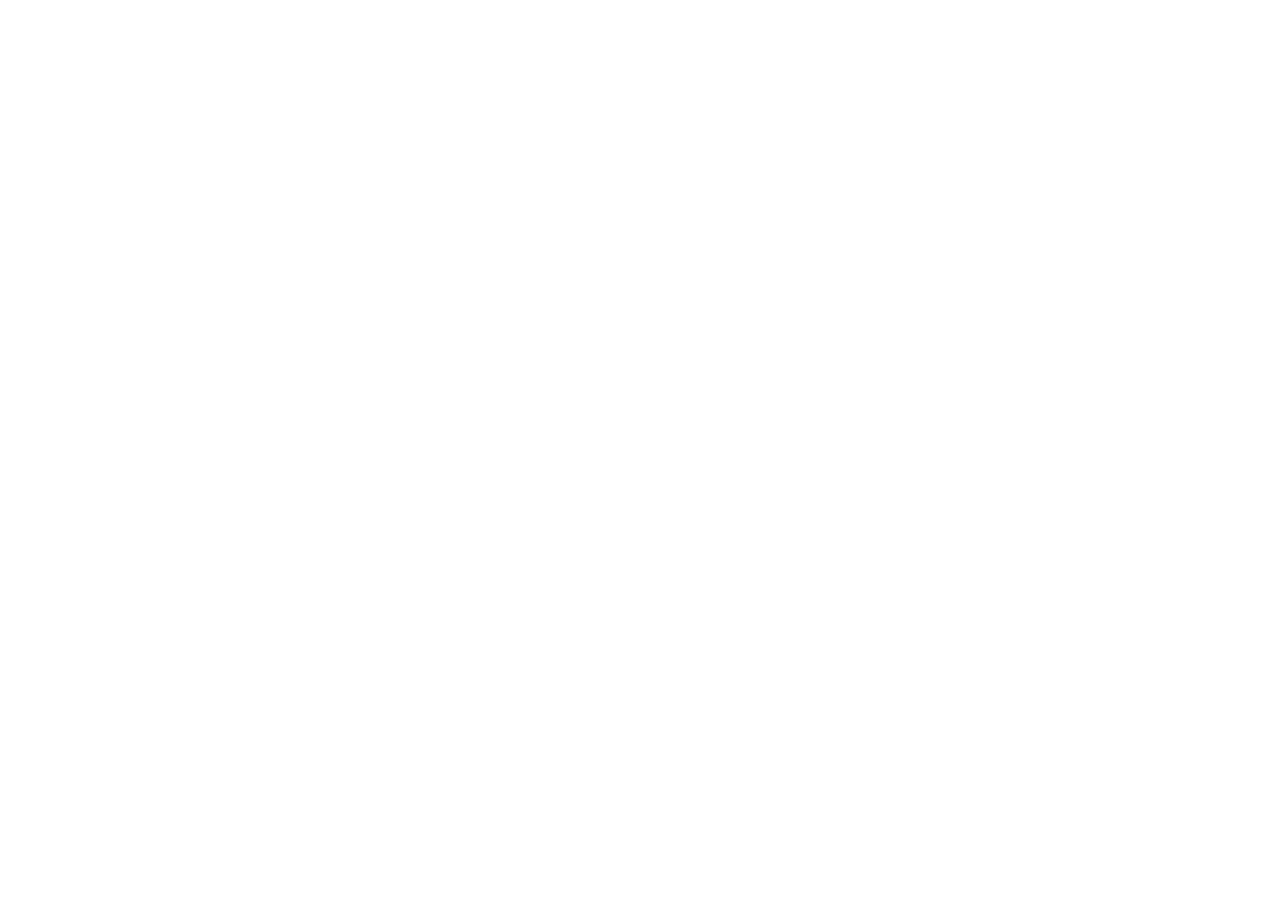
==== index.html @ a91dda07 "Responsive Portfolio" ====
<!DOCTYPE html>
    <html lang="pt-br">
    <head>
        <meta charset="UTF-8">
        <meta name="viewport" content="width=device-width, initial-scale=1.0">

        <link rel="stylesheet" href="assets/css/styles.css">
        <link rel="stylesheet" href="assets/css/swiper-bundle.min.css">

        <title>Filipe Nogueira da Silva</title>
    </head>
    <body>
        <header class="header" id="header">
            
        </header>
        <main class="main">
            <section class="home section" id="home">
                
            </section>

            <section class="about section" id="about">

        
            </section>

            <section class="skills section" id="skills">


            </section>

            <section class="qualification section">


            </section>

            <section class="services section" id="services">
                

            </section>

            <section class="portfolio section" id="portfolio">
                

            </section>

            <section class="project section">


            </section>


            <section class="contact section" id="contact">


            </section>
        </main>

        <footer class="footer">

            
        </footer>

        
        <script src="assets/js/swiper-bundle.min.js"></script>
        <script src="assets/js/main.js"></script>
    </body>
</html>
---- assets/css/styles.css ----
/*==================== GOOGLE FONTS =====================*/
@import url('https://fonts.googleapis.com/css?family=Poppins:200,300,400,500,600,700,800,900&display=swap');
/*==================== VARIABLES CSS =====================*/
:root {
    --header-height: ;

/*==================== Colors ============================*/
    --hue-color: ; 

    --first-color: ;
    --first-color-second: ;
    --first-color-alt: ;
    --first-color-lighter: ;
    --title-color: ;
    --text-color: ;
    --text-color-light: ;
    --input-color: ;
    --body-color: ;
    --container-color: ;

/*==================== Font and typography ================*/
    --body-font: ;

    --big-font-size: ;
    --h1-font-size: ;
    --h2-font-size: ;
    --h3-font-size: ;
    --normal-font-size: ;
    --small-font-size: ;
    --smaller-font-size: ;
    
/*==================== Font weight ========================*/
    --font-medium: ;
    --font-semi-bold: ;

/*==================== Margenes Bottom ====================*/
    
    --mb-0-25: ;
    --mb-0-5: ;
    --mb-0-75: ;
    --mb-1: ;
    --mb-1-5: ;
    --mb-2: ;
    --mb-2-5: ;
    --mb-3: ;

/*====================z index =============================*/
    --z-tooltip: ;
    --z-fixed: ;
    --z-modal: ;
}

@media screen and (min-width: 968px) {
    :root {
        --big-font-size: ;
        --h1-font-size: ;
        --h2-font-size: ;
        --h3-font-size: ;
        --normal-font-size: ;
        --small-font-size: ;
        --smaller-font-size: ;
    }
}

/*==================== Variables Dark theme ===============*/


/*==================== Button Dark/Light ==================*/


/*==================== BASE ===============================*/


/*==================== REUSABLE CSS CLASSES ===============*/


/*==================== LAYOUT =============================*/


/*==================== NAV ================================*/


/* show menu */


/* Active link */


/* Change background header */


/*==================== HOME ===============================*/


/*==================== BUTTONS ============================*/


/*==================== ABOUT ==============================*/


/*==================== SKILLS =============================*/


/*==================== QUALIFICATION ======================*/


/*==================== SERVICES ===========================*/


/* Active Modal */


/*==================== PORTFOLIO ==========================*/

/*==================== PROJECT IN MIND ====================*/

/*==================== CONTACT ME =========================*/

/*==================== FOOTER =============================*/

/*==================== SCROLL UP ==========================*/

/*==================== SCROLL BAR =========================*/

/*==================== MEDIA QUERIES ======================*/
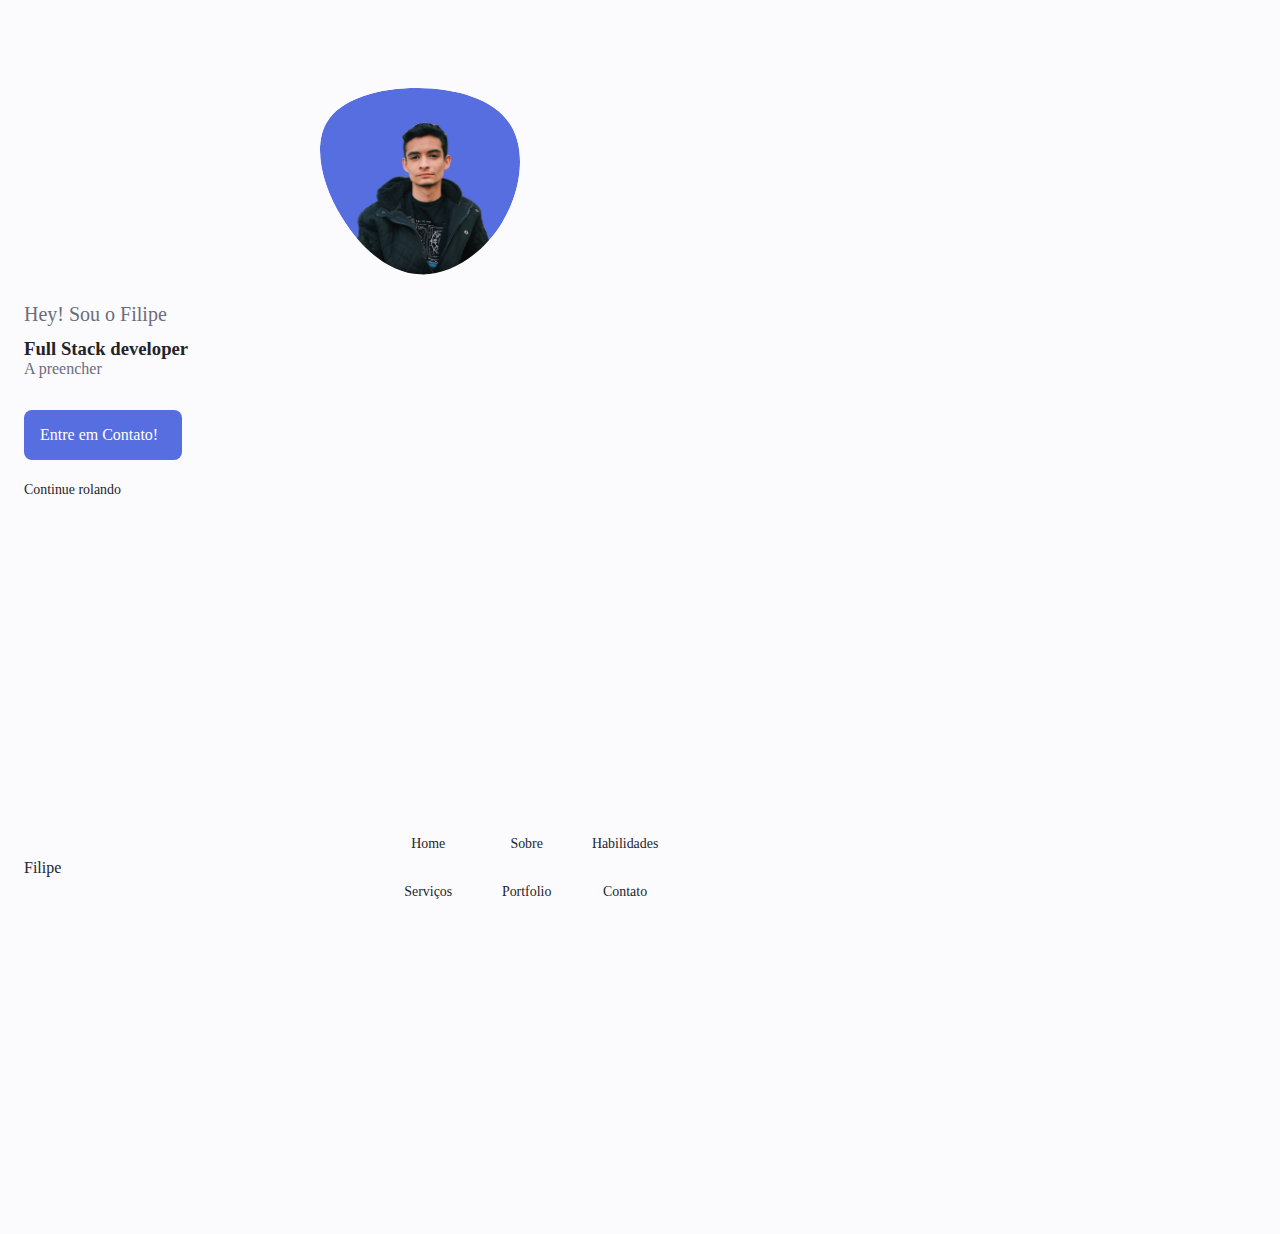
==== commit c24d4902: "alterando tudo" ====
--- a/index.html
+++ b/index.html
@@ -1,67 +1,163 @@
 <!DOCTYPE html>
-    <html lang="pt-br">
-    <head>
-        <meta charset="UTF-8">
-        <meta name="viewport" content="width=device-width, initial-scale=1.0">
+<html lang="pt-br">
 
-        <link rel="stylesheet" href="assets/css/styles.css">
-        <link rel="stylesheet" href="assets/css/swiper-bundle.min.css">
+<head>
+    <meta charset="UTF-8">
+    <meta name="viewport" content="width=device-width, initial-scale=1.0">
 
-        <title>Filipe Nogueira da Silva</title>
-    </head>
-    <body>
-        <header class="header" id="header">
-            
-        </header>
-        <main class="main">
-            <section class="home section" id="home">
-                
-            </section>
+    <link rel="stylesheet" href="assets/css/styles.css">
+    <link rel="stylesheet" href="assets/css/swiper-bundle.min.css">
 
-            <section class="about section" id="about">
+    <link rel="stylesheet" href="https://unicons.iconscout.com/release/v4.0.0/css/line.css">
 
-        
-            </section>
+    <title>Filipe Nogueira da Silva</title>
+</head>
 
-            <section class="skills section" id="skills">
+<body>
+    <header class="header" id="header">
+        <nav class="nav container">
+            <a href="#" class="navLogo">Filipe</a>
+
+            <div class="navMenu" id="nav-Menu">
+                <ul class="navList grid">
+                    <li class="navItem">
+                        <a href="#home" class="navLink">
+                            <i class="uil uil-estate navIcon"></i> Home
+                        </a>
+                    </li>
+                    <li class="navItem">
+                        <a href="#sobre" class="navLink">
+                            <i class="uil uil-user navIcon"></i> Sobre
+                        </a>
+                    </li>
+                    <li class="navItem">
+                        <a href="#habilidades" class="navLink">
+                            <i class="uil uil-file-plus-alt navIcon"></i> Habilidades
+                        </a>
+                    </li>
+                    <li class="navItem">
+                        <a href="#servicos" class="navLink">
+                            <i class="uil uil-briefcase-alt navIcon"></i> Serviços
+                        </a>
+                    </li>
+                    <li class="navItem">
+                        <a href="#portfolio" class="navLink">
+                            <i class="uil uil-mountains-sun navIcon"></i> Portfolio
+                        </a>
+                    </li>
+                    <li class="navItem">
+                        <a href="#contato" class="navLink">
+                            <i class="uil uil-message navIcon"></i> Contato
+                        </a>
+                    </li>
+                </ul>
+                <i class="uil uil-times navClose" id="nav-Close"></i>
+            </div>
+            <div class="navBtns">
+                <div class="navToggle" id="nav-Toggle">
+                    <i class="uil uil-bars"></i>
+                </div>
+            </div>
+        </nav>
+    </header>
+    <main class="main">
+        <section class="home section" id="home">
+            <div class="homeContainer container grid">
+                <div class="homeContent grid">
+                    <div class="homeSocial">
+                        <a href="https://www.linkedin.com/in/filipe-nogueira07/" target="_blank" class="homeSocialIcon">
+                            <i class="uil uil-linkedin-alt"></i>
+                        </a>
+                        <a href="https://github.com/Filipendsa" target="_blank" class="homeSocialIcon">
+                            <i class="uil uil-github-alt"></i>
+                        </a>
+                        <a href="https://dribbble.com/Filipendsa" target="_blank" class="homeSocialIcon">
+                            <i class="uil uil-dribbble"></i>
+                        </a>
+                    </div>
+                    <div class="homeImg">
+                        <svg class="homeSVG" viewBox="0 0 200 187" xmlns="http://www.w3.org/2000/svg" xmlns:xlink="http://www.w3.org/1999/xlink">
+                            <mask id="mask0" mask-type="alpha">
+                                <path d="M190.312 36.4879C206.582 62.1187 201.309 102.826 182.328 134.186C163.346 165.547 
+                                130.807 187.559 100.226 186.353C69.6454 185.297 41.0228 161.023 21.7403 129.362C2.45775 
+                                97.8511 -7.48481 59.1033 6.67581 34.5279C20.9871 10.1032 59.7028 -0.149132 97.9666 
+                                0.00163737C136.23 0.303176 174.193 10.857 190.312 36.4879Z"/>
+                            </mask>
+                            <g mask="url(#mask0)">
+                                <path d="M190.312 36.4879C206.582 62.1187 201.309 102.826 182.328 134.186C163.346 
+                                165.547 130.807 187.559 100.226 186.353C69.6454 185.297 41.0228 161.023 21.7403 
+                                129.362C2.45775 97.8511 -7.48481 59.1033 6.67581 34.5279C20.9871 10.1032 59.7028 
+                                -0.149132 97.9666 0.00163737C136.23 0.303176 174.193 10.857 190.312 36.4879Z"/>
+                                <image class="homeSvgImg" x='12' y='18' href="assets/img/Perfil.png"/>
+                            </g>
+                        </svg>
+                    </div>
+                    <div class="homeData">
+                        <h1 class="homeTitle">Hey! Sou o Filipe</h1>
+                        <h3 class="homeSubtitle">Full Stack developer</h3>
+                        <p class="homeDescricao">
+                            A preencher
+                        </p>
+                        <a href="#contato" class="button btnFlex">
+                            Entre em Contato!<i class="uil uil-message btnIcon"></i>
+                        </a>
+                    </div>
+                </div>
+                <div class="homeScroll">
+                    <a href="#sobre" class="homeScrollBtn btnFlex">
+                        <i class="uil uil-mouse-alt homeScrollMouse"></i>
+                        <span class="homeScrollName">Continue rolando</span>
+                        <i class="uil uil-angle-down homeScrollArrow"></i>
+                    </a>
+                </div>
+            </div>
+        </section>
+
+        <section class="about section" id="about">
 
 
-            </section>
+        </section>
 
-            <section class="qualification section">
+        <section class="skills section" id="skills">
 
 
-            </section>
+        </section>
 
-            <section class="services section" id="services">
-                
-
-            </section>
-
-            <section class="portfolio section" id="portfolio">
-                
-
-            </section>
-
-            <section class="project section">
+        <section class="qualification section">
 
 
-            </section>
+        </section>
+
+        <section class="services section" id="services">
 
 
-            <section class="contact section" id="contact">
+        </section>
+
+        <section class="portfolio section" id="portfolio">
 
 
-            </section>
-        </main>
+        </section>
 
-        <footer class="footer">
+        <section class="project section">
 
-            
-        </footer>
 
-        
-        <script src="assets/js/swiper-bundle.min.js"></script>
-        <script src="assets/js/main.js"></script>
-    </body>
+        </section>
+
+
+        <section class="contact section" id="contact">
+
+
+        </section>
+    </main>
+
+    <footer class="footer">
+
+
+    </footer>
+
+
+    <script src="assets/js/swiper-bundle.min.js"></script>
+    <script src="assets/js/main.js"></script>
+</body>
+
 </html>--- a/assets/css/styles.css
+++ b/assets/css/styles.css
@@ -1,115 +1,344 @@
 /*==================== GOOGLE FONTS =====================*/
 @import url('https://fonts.googleapis.com/css?family=Poppins:200,300,400,500,600,700,800,900&display=swap');
+
 /*==================== VARIABLES CSS =====================*/
 :root {
     --header-height: ;
 
-/*==================== Colors ============================*/
-    --hue-color: ; 
-
-    --first-color: ;
-    --first-color-second: ;
-    --first-color-alt: ;
-    --first-color-lighter: ;
-    --title-color: ;
-    --text-color: ;
-    --text-color-light: ;
-    --input-color: ;
-    --body-color: ;
-    --container-color: ;
-
-/*==================== Font and typography ================*/
-    --body-font: ;
-
-    --big-font-size: ;
-    --h1-font-size: ;
-    --h2-font-size: ;
-    --h3-font-size: ;
-    --normal-font-size: ;
-    --small-font-size: ;
-    --smaller-font-size: ;
-    
-/*==================== Font weight ========================*/
-    --font-medium: ;
-    --font-semi-bold: ;
-
-/*==================== Margenes Bottom ====================*/
-    
-    --mb-0-25: ;
-    --mb-0-5: ;
-    --mb-0-75: ;
-    --mb-1: ;
-    --mb-1-5: ;
-    --mb-2: ;
-    --mb-2-5: ;
-    --mb-3: ;
-
-/*====================z index =============================*/
-    --z-tooltip: ;
-    --z-fixed: ;
-    --z-modal: ;
+    /*==================== Colors ============================*/
+    --hue-color: 230;
+
+    --first-color: hsl(var(--hue-color), 69%, 61%);
+    --first-color-second: hsl(var(--hue-color), 69%, 61%);
+    --first-color-alt: hsl(var(--hue-color), 57%, 53%);
+    --first-color-lighter: hsl(var(--hue-color), 92%, 85%);
+    --title-color: hsl(var(--hue-color), 8%, 15%);
+    --text-color: hsl(var(--hue-color), 8%, 45%);
+    --text-color-light: hsl(var(--hue-color), 8%, 65%);
+    --input-color: hsl(var(--hue-color), 70%, 96%);
+    --body-color: hsl(var(--hue-color), 60%, 99%);
+    --container-color: #fff;
+
+    /*==================== Font and typography ================*/
+    --body-font: 'Poppins', sans-serif;
+
+    --big-font-size: 2rem;
+    --h1-font-size: 1.5rem;
+    --h2-font-size: 1.25rem;
+    --h3-font-size: 1.12;
+    --normal-font-size: .93rem;
+    --small-font-size: .81rem;
+    --smaller-font-size: .75rem;
+
+    /*==================== Font weight ========================*/
+    --font-medium: 500;
+    --font-semi-bold: 600;
+
+    /*==================== Margenes Bottom ====================*/
+
+    --mb-0-25: .25rem;
+    --mb-0-5: .5rem;
+    --mb-0-75: .75rem;
+    --mb-1: 1rem;
+    --mb-1-5: 1.5rem;
+    --mb-2: 2rem;
+    --mb-2-5: 2.5rem;
+    --mb-3: 3rem;
+
+    /*====================z index =============================*/
+    --z-tooltip: 10;
+    --z-fixed: 100;
+    --z-modal: 1000;
 }
 
 @media screen and (min-width: 968px) {
     :root {
-        --big-font-size: ;
-        --h1-font-size: ;
-        --h2-font-size: ;
-        --h3-font-size: ;
-        --normal-font-size: ;
-        --small-font-size: ;
-        --smaller-font-size: ;
+        --big-font-size: 3rem;
+        --h1-font-size: 2.25rem;
+        --h2-font-size: 1.5rem;
+        --h3-font-size: 1.25rem;
+        --normal-font-size: 1rem;
+        --small-font-size: .87rem;
+        --smaller-font-size: .81rem;
     }
 }
 
+/*==================== BASE ===============================*/
+* {
+    box-sizing: border-box;
+    padding: 0;
+    margin: 0;
+}
+
+html {
+    scroll-behavior: smooth;
+}
+
+body {
+    margin: 0 0 var(--header-height) 0;
+    font-family: var(--body-color);
+    font-size: var(--normal-font-size);
+    background-color: var(--body-color);
+    color: var(--text-color);
+}
+
+h1,
+h2,
+h3,
+h4 {
+    color: var(--title-color);
+    font-weight: var(--font-semi-bold);
+}
+
+ul {
+    list-style: none;
+}
+
+a {
+    text-decoration: none;
+}
+
+img {
+    max-width: 100%;
+    height: auto;
+}
+
 /*==================== Variables Dark theme ===============*/
 
-
 /*==================== Button Dark/Light ==================*/
 
-
-/*==================== BASE ===============================*/
-
-
 /*==================== REUSABLE CSS CLASSES ===============*/
-
+.section {
+    padding: 2rem 0 4rem;
+}
+
+.sectionTitle {
+    font-size: var(--h1-font-size);
+}
+
+.sectionSubTitle {
+    display: block;
+    font-size: var(--small-font-size);
+    margin-bottom: var(--mb-3);
+}
+
+.sectionTitle,
+.sectionSubTitle {
+    text-align: center;
+}
 
 /*==================== LAYOUT =============================*/
-
+.container {
+    max-width: 768px;
+    margin-left: var(--mb-1-5);
+    margin-right: var(--mb-1-5);
+}
+
+.grid {
+    display: grid;
+    gap: 1.5rem;
+}
+
+.header {
+    width: 100%;
+    position: fixed;
+    bottom: 0;
+    left: 0;
+    z-index: var(--z-fixed);
+    background-color: var(--body-color);
+}
 
 /*==================== NAV ================================*/
-
-
-/* show menu */
-
-
-/* Active link */
-
-
-/* Change background header */
-
+.nav {
+    max-width: 968px;
+    height: var(--header-height);
+    display: flex;
+    justify-content: space-between;
+    align-items: center;
+}
+
+.navLogo,
+.navToggle {
+    color: var(--title-color);
+    font-weight: var(--font-medium);
+}
+
+.navLogo:hover {
+    color: var(--first-color);
+}
+
+.navToggle {
+    font-size: 1.5rem;
+    cursor: pointer;
+}
+
+.navToggle:hover {
+    color: var(--first-color);
+}
+
+@media screen and (max-width: 767px) {
+    .navMenu {
+        position: fixed;
+        bottom: -100%;
+        left: 0;
+        width: 100%;
+        background-color: var(--body-color);
+        padding: 2rem 1.5rem 4rem;
+        box-shadow: 0 -1px 4px rgba(0, 0, 0, .15);
+        border-radius: 1.5rem 1.5rem 0 0;
+        transition: .3s;
+    }
+}
+
+.navList {
+    grid-template-columns: repeat(3, 1fr);
+    gap: 2rem;
+}
+
+.navLink {
+    display: flex;
+    flex-direction: column;
+    align-items: center;
+    font-size: var(--small-font-size);
+    color: var(--title-color);
+    font-weight: var(--font-medium);
+}
+
+.navLink:hover {
+    color: var(--first-color);
+}
+
+.navIcon {
+    font-size: 1.5rem;
+}
+
+.navClose {
+    position: absolute;
+    right: 1.3rem;
+    bottom: 0.5rem;
+    font-size: 1.5rem;
+    cursor: pointer;
+    color: var(--first-color);
+}
+
+.navClose:hover {
+    color: var(--first-color-alt);
+}
+
+.showMenu {
+    bottom: 0;
+}
 
 /*==================== HOME ===============================*/
-
+.homeContainer {
+    gap: 1rem;
+}
+
+.homeContent {
+    grid-template-columns: .5rf 3 rf;
+    padding-top: 3.5rem;
+    align-items: center;
+}
+
+.homeSocial {
+    display: grid;
+    grid-template-columns: max-content;
+    row-gap: 1rem;
+}
+
+.homeSocialIcon {
+    font-size: 1.25rem;
+    color: var(--first-color);
+}
+
+.homeSocialIcon:hover {
+    color: var(--first-color-alt);
+}
+
+.homeSVG {
+    width: 200px;
+    fill: var(--first-color);
+}
+
+.homeSvgImg {
+    width: 170px;
+}
+
+.homeData {
+    grid-column: 1/3;
+}
+
+.homeTitle {
+    font-size: var(--h3-font-size);
+    color: var(--text-color);
+    font-weight: var(--font-medium);
+    margin-bottom: var(--mb-0-75);
+}
+
+.homeDescricao {
+    margin-bottom: var(--mb-2);
+}
+
+.homeScroll {
+    /*display: none;*/
+}
+
+.homeScrollBtn {
+    color: var(--first-color);
+    transition: .3s;
+}
+
+.homeScrollBtn:hover{
+    transform: translateY(0.25rem);
+}
+
+.homeScrollMouse {
+    font-size: 2rem;
+}
+
+.homeScrollName {
+    font-size: var(--small-font-size);
+    color: var(--title-color);
+    font-weight: var(--font-medium);
+    margin-right: var(--mb-0-25);
+}
+
+.homeScrollArrow {
+    font-size: 1.25rem;
+}
 
 /*==================== BUTTONS ============================*/
-
-
+.button {
+    display: inline-block;
+    background-color: var(--first-color);
+    color: #fff;
+    padding: 1rem;
+    border-radius: .5rem;
+    font-weight: var(--font-medium);
+}
+
+.button:hover {
+    background-color: var(--first-color-alt);
+}
+
+.btnIcon{
+    font-size: 1.25rem;
+    margin-left: var(--mb-0-5);
+    transition: .3s;
+}
+
+.btnFlex{
+    display: inline-flex;
+    align-items: center;
+}
 /*==================== ABOUT ==============================*/
 
-
 /*==================== SKILLS =============================*/
 
-
 /*==================== QUALIFICATION ======================*/
 
-
 /*==================== SERVICES ===========================*/
 
-
-/* Active Modal */
-
-
 /*==================== PORTFOLIO ==========================*/
 
 /*==================== PROJECT IN MIND ====================*/
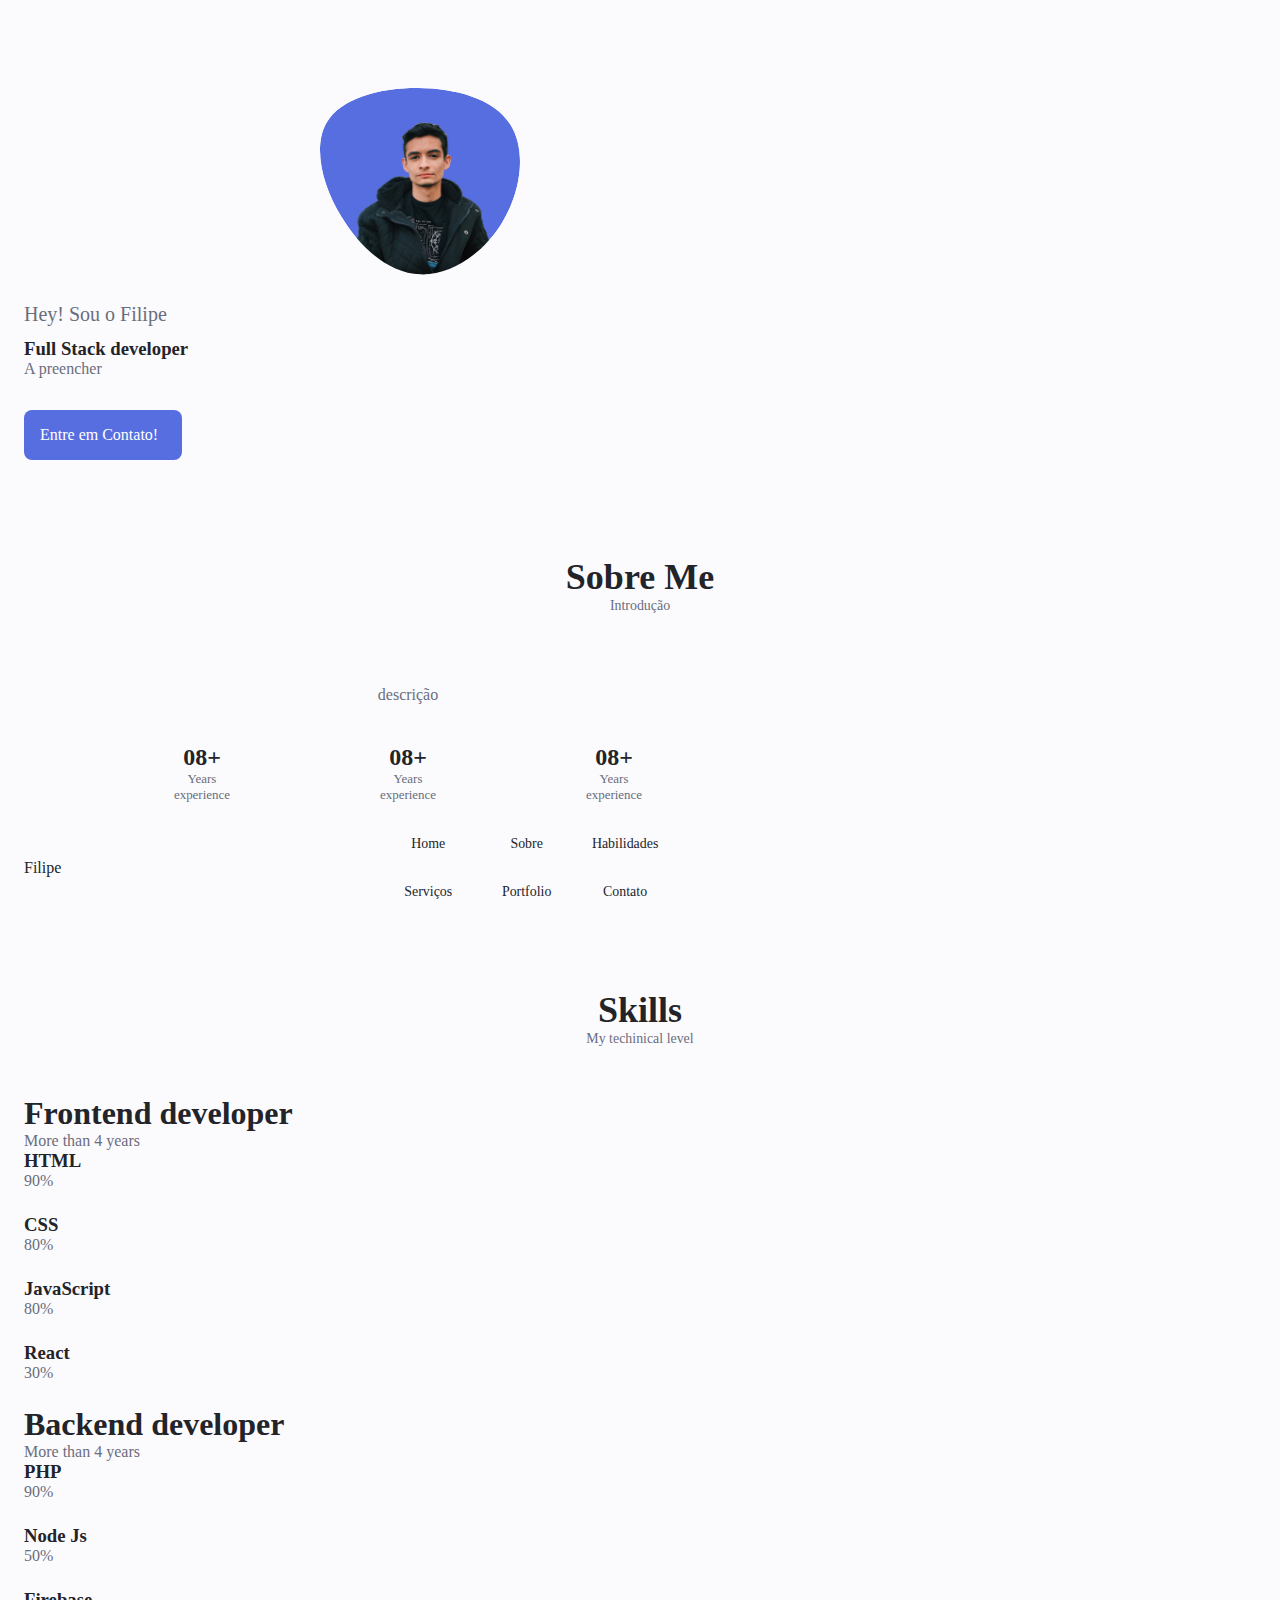
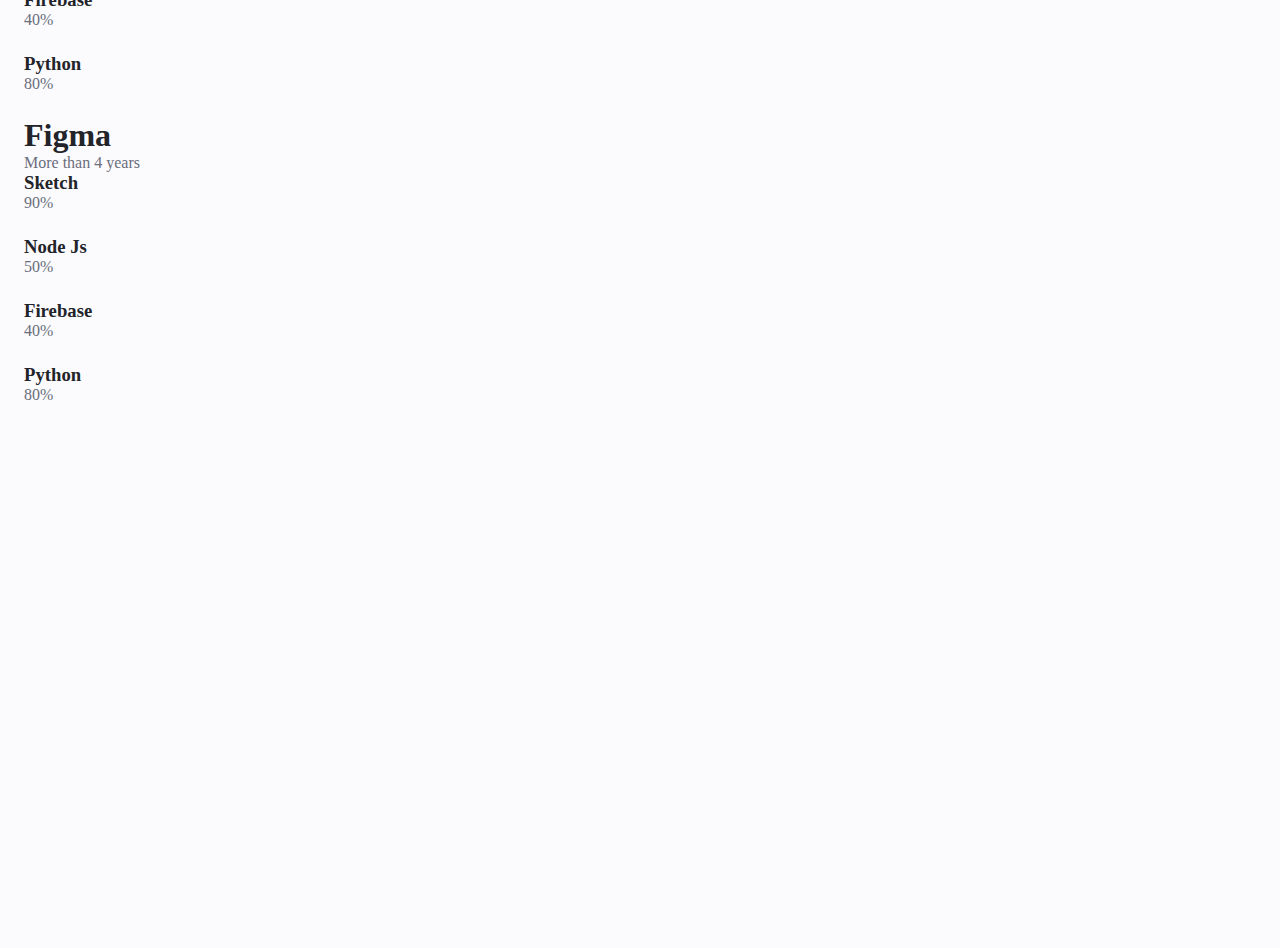
==== commit 01e8ceba: "Atualização parcial" ====
--- a/index.html
+++ b/index.html
@@ -26,17 +26,17 @@
                         </a>
                     </li>
                     <li class="navItem">
-                        <a href="#sobre" class="navLink">
+                        <a href="#about" class="navLink">
                             <i class="uil uil-user navIcon"></i> Sobre
                         </a>
                     </li>
                     <li class="navItem">
-                        <a href="#habilidades" class="navLink">
+                        <a href="#skills" class="navLink">
                             <i class="uil uil-file-plus-alt navIcon"></i> Habilidades
                         </a>
                     </li>
                     <li class="navItem">
-                        <a href="#servicos" class="navLink">
+                        <a href="#services" class="navLink">
                             <i class="uil uil-briefcase-alt navIcon"></i> Serviços
                         </a>
                     </li>
@@ -46,7 +46,7 @@
                         </a>
                     </li>
                     <li class="navItem">
-                        <a href="#contato" class="navLink">
+                        <a href="#contact" class="navLink">
                             <i class="uil uil-message navIcon"></i> Contato
                         </a>
                     </li>
@@ -76,19 +76,20 @@
                         </a>
                     </div>
                     <div class="homeImg">
-                        <svg class="homeSVG" viewBox="0 0 200 187" xmlns="http://www.w3.org/2000/svg" xmlns:xlink="http://www.w3.org/1999/xlink">
+                        <svg class="homeSVG" viewBox="0 0 200 187" xmlns="http://www.w3.org/2000/svg"
+                            xmlns:xlink="http://www.w3.org/1999/xlink">
                             <mask id="mask0" mask-type="alpha">
                                 <path d="M190.312 36.4879C206.582 62.1187 201.309 102.826 182.328 134.186C163.346 165.547 
                                 130.807 187.559 100.226 186.353C69.6454 185.297 41.0228 161.023 21.7403 129.362C2.45775 
                                 97.8511 -7.48481 59.1033 6.67581 34.5279C20.9871 10.1032 59.7028 -0.149132 97.9666 
-                                0.00163737C136.23 0.303176 174.193 10.857 190.312 36.4879Z"/>
+                                0.00163737C136.23 0.303176 174.193 10.857 190.312 36.4879Z" />
                             </mask>
                             <g mask="url(#mask0)">
                                 <path d="M190.312 36.4879C206.582 62.1187 201.309 102.826 182.328 134.186C163.346 
                                 165.547 130.807 187.559 100.226 186.353C69.6454 185.297 41.0228 161.023 21.7403 
                                 129.362C2.45775 97.8511 -7.48481 59.1033 6.67581 34.5279C20.9871 10.1032 59.7028 
-                                -0.149132 97.9666 0.00163737C136.23 0.303176 174.193 10.857 190.312 36.4879Z"/>
-                                <image class="homeSvgImg" x='12' y='18' href="assets/img/Perfil.png"/>
+                                -0.149132 97.9666 0.00163737C136.23 0.303176 174.193 10.857 190.312 36.4879Z" />
+                                <image class="homeSvgImg" x='12' y='18' href="assets/img/Perfil.png" />
                             </g>
                         </svg>
                     </div>
@@ -104,7 +105,7 @@
                     </div>
                 </div>
                 <div class="homeScroll">
-                    <a href="#sobre" class="homeScrollBtn btnFlex">
+                    <a href="#about" class="homeScrollBtn btnFlex">
                         <i class="uil uil-mouse-alt homeScrollMouse"></i>
                         <span class="homeScrollName">Continue rolando</span>
                         <i class="uil uil-angle-down homeScrollArrow"></i>
@@ -114,13 +115,194 @@
         </section>
 
         <section class="about section" id="about">
-
-
+            <h2 class="sectionTitle">Sobre Me</h2>
+            <span class="sectionSubTitle">Introdução</span>
+            <div class="aboutContainer container grid">
+                <img src="assets/img/about.jpg" alt="" class="aboutImg">
+                <div class="aboutData">
+                    <p class="aboutDescription">
+                        descrição
+                    </p>
+                    <div class="aboutInfo">
+                        <div>
+                            <span class="aboutInfoTitle">08+</span>
+                            <span class="aboutInfoName">Years <br>experience</span>
+                        </div>
+
+                        <div>
+                            <span class="aboutInfoTitle">08+</span>
+                            <span class="aboutInfoName">Years <br>experience</span>
+                        </div>
+
+                        <div>
+                            <span class="aboutInfoTitle">08+</span>
+                            <span class="aboutInfoName">Years <br>experience</span>
+                        </div>
+                    </div>
+                    <div class="aboutBtn">
+                        <a download="" href="assets/pdf/FilipeNogueira.pdf" class="button btnFlex">
+                            Download CV<i class="uil uil-download-alt btnIcon"></i>
+                        </a>
+                    </div>
+                </div>
+            </div>
         </section>
 
         <section class="skills section" id="skills">
-
-
+            <h2 class="sectionTitle">Skills</h2>
+            <span class="sectionSubTitle">My techinical level</span>
+            <div class="skillsContainer container grid">
+                <div>
+                    <div class="skillsContent">
+                        <div class="skillsHeader">
+                            <i class="uil uil-brackets-curly skillsIcon"></i>
+                            <div>
+                                <h1 class="skillsTitle">Frontend developer</h1>
+                                <span class="skillsSubtitle">More than 4 years</span>
+                            </div>
+                            <i class="uil uil-angle-down skillsArrow"></i>
+                        </div>
+                        <div class="skillsList grid">
+                            <div class="skillsData">
+                                <div class="skillsTitle">
+                                    <h3 class="skillsName">HTML</h3>
+                                    <span class="skillsNum">90%</span>
+                                </div>
+                                <div class="skillsBar">
+                                    <span class="skillsPercent skillsHTML"></span>
+                                </div>
+                            </div>
+                            <div class="skillsData">
+                                <div class="skillsTitle">
+                                    <h3 class="skillsName">CSS</h3>
+                                    <span class="skillsNum">80%</span>
+                                </div>
+                                <div class="skillsBar">
+                                    <span class="skillsPercent skillsCSS"></span>
+                                </div>
+                            </div>
+                            <div class="skillsData">
+                                <div class="skillsTitle">
+                                    <h3 class="skillsName">JavaScript</h3>
+                                    <span class="skillsNum">80%</span>
+                                </div>
+                                <div class="skillsBar">
+                                    <span class="skillsPercent skillsJS"></span>
+                                </div>
+                            </div>
+                            <div class="skillsData">
+                                <div class="skillsTitle">
+                                    <h3 class="skillsName">React</h3>
+                                    <span class="skillsNum">30%</span>
+                                </div>
+                                <div class="skillsBar">
+                                    <span class="skillsPercent skillsReact"></span>
+                                </div>
+                            </div>
+                        </div>
+                    </div>
+                </div>
+                <div>
+                    <div class="skillsContent">
+                        <div class="skillsHeader">
+                            <i class="uil uil-server-network skillsIcon"></i>
+                            <div>
+                                <h1 class="skillsTitle">Backend developer</h1>
+                                <span class="skillsSubtitle">More than 4 years</span>
+                            </div>
+                            <i class="uil uil-angle-down skillsArrow"></i>
+                        </div>
+                        <div class="skillsList grid">
+                            <div class="skillsData">
+                                <div class="skillsTitle">
+                                    <h3 class="skillsName">PHP</h3>
+                                    <span class="skillsNum">90%</span>
+                                </div>
+                                <div class="skillsBar">
+                                    <span class="skillsPercent skillsPHP"></span>
+                                </div>
+                            </div>
+                            <div class="skillsData">
+                                <div class="skillsTitle">
+                                    <h3 class="skillsName">Node Js</h3>
+                                    <span class="skillsNum">50%</span>
+                                </div>
+                                <div class="skillsBar">
+                                    <span class="skillsPercent skillsNode"></span>
+                                </div>
+                            </div>
+                            <div class="skillsData">
+                                <div class="skillsTitle">
+                                    <h3 class="skillsName">Firebase</h3>
+                                    <span class="skillsNum">40%</span>
+                                </div>
+                                <div class="skillsBar">
+                                    <span class="skillsPercent skillsFirebase"></span>
+                                </div>
+                            </div>
+                            <div class="skillsData">
+                                <div class="skillsTitle">
+                                    <h3 class="skillsName">Python</h3>
+                                    <span class="skillsNum">80%</span>
+                                </div>
+                                <div class="skillsBar">
+                                    <span class="skillsPercent skillsPython"></span>
+                                </div>
+                            </div>
+                        </div>
+                    </div>
+                </div>
+                <div>
+                    <div class="skillsContent">
+                        <div class="skillsHeader">
+                            <i class="uil uil-swatchbook skillsIcon"></i>
+                            <div>
+                                <h1 class="skillsTitle">Figma</h1>
+                                <span class="skillsSubtitle">More than 4 years</span>
+                            </div>
+                            <i class="uil uil-angle-down skillsFigma"></i>
+                        </div>
+                        <div class="skillsList grid">
+                            <div class="skillsData">
+                                <div class="skillsTitle">
+                                    <h3 class="skillsName">Sketch</h3>
+                                    <span class="skillsNum">90%</span>
+                                </div>
+                                <div class="skillsBar">
+                                    <span class="skillsPercent skillsPHP"></span>
+                                </div>
+                            </div>
+                            <div class="skillsData">
+                                <div class="skillsTitle">
+                                    <h3 class="skillsName">Node Js</h3>
+                                    <span class="skillsNum">50%</span>
+                                </div>
+                                <div class="skillsBar">
+                                    <span class="skillsPercent skillsNode"></span>
+                                </div>
+                            </div>
+                            <div class="skillsData">
+                                <div class="skillsTitle">
+                                    <h3 class="skillsName">Firebase</h3>
+                                    <span class="skillsNum">40%</span>
+                                </div>
+                                <div class="skillsBar">
+                                    <span class="skillsPercent skillsFirebase"></span>
+                                </div>
+                            </div>
+                            <div class="skillsData">
+                                <div class="skillsTitle">
+                                    <h3 class="skillsName">Python</h3>
+                                    <span class="skillsNum">80%</span>
+                                </div>
+                                <div class="skillsBar">
+                                    <span class="skillsPercent skillsPython"></span>
+                                </div>
+                            </div>
+                        </div>
+                    </div>
+                </div>
+            </div>
         </section>
 
         <section class="qualification section">
--- a/assets/css/styles.css
+++ b/assets/css/styles.css
@@ -75,6 +75,7 @@
 }
 
 body {
+    font: var(--body-font);
     margin: 0 0 var(--header-height) 0;
     font-family: var(--body-color);
     font-size: var(--normal-font-size);
@@ -280,7 +281,7 @@
 }
 
 .homeScroll {
-    /*display: none;*/
+    display: none;
 }
 
 .homeScrollBtn {
@@ -333,6 +334,44 @@
 }
 /*==================== ABOUT ==============================*/
 
+.aboutImg{
+    width: 200px;
+    border-radius: .5rem;
+    justify-content: center;
+    align-items: center;
+}
+
+.aboutDescription{
+    text-align: center;
+    margin-bottom: var(--mb-2-5);
+}
+
+.aboutInfo{
+    display: flex;
+    justify-content: space-evenly;
+    margin-bottom: var(--mb-2-5);
+}
+
+.aboutInfoTitle{
+    font-size: var(--h2-font-size);
+    font-weight: var(--font-semi-bold);
+    color: var(--title-color);
+}
+
+.aboutInfoName{
+    font-size: var(--smaller-font-size);
+}
+
+.aboutInfoTitle,
+.aboutInfoName{
+    display: block;
+    text-align: center;
+}
+
+.aboutBtn{
+    display: flex;
+    justify-content: center;
+}
 /*==================== SKILLS =============================*/
 
 /*==================== QUALIFICATION ======================*/
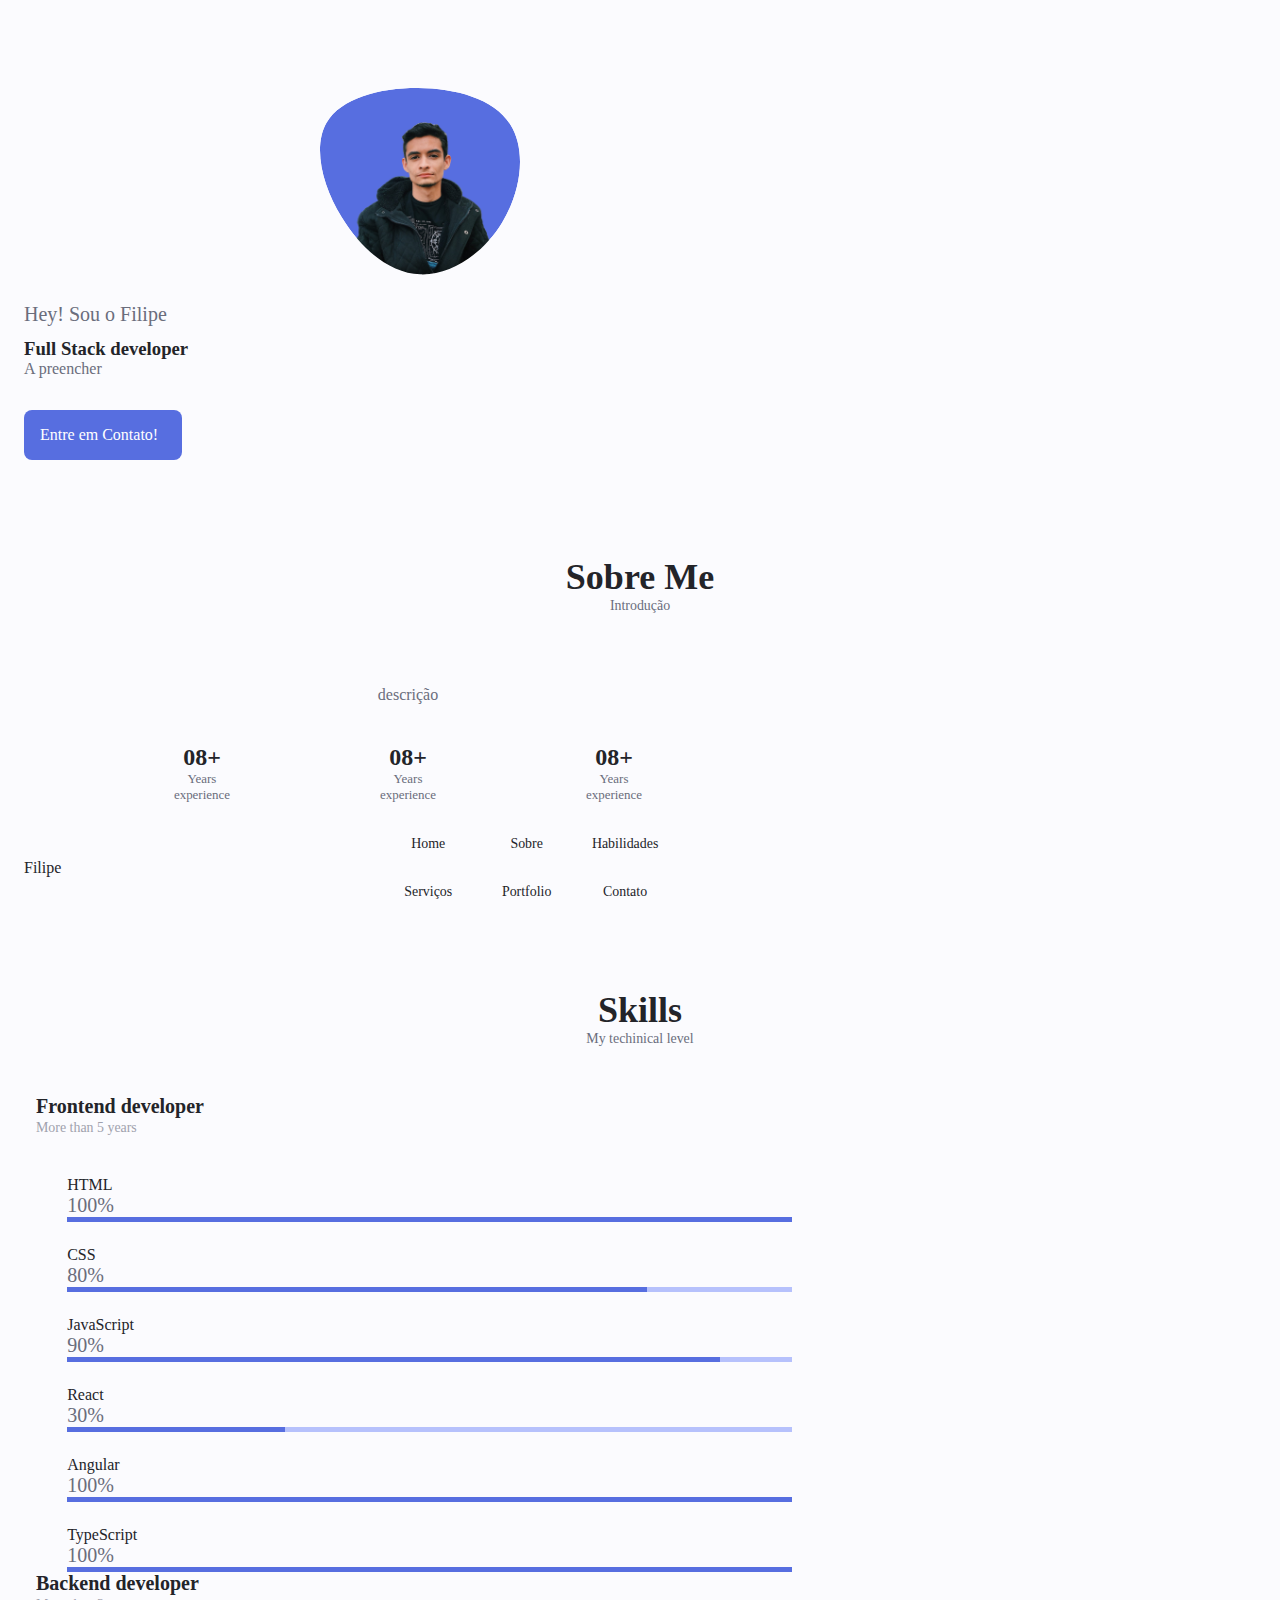
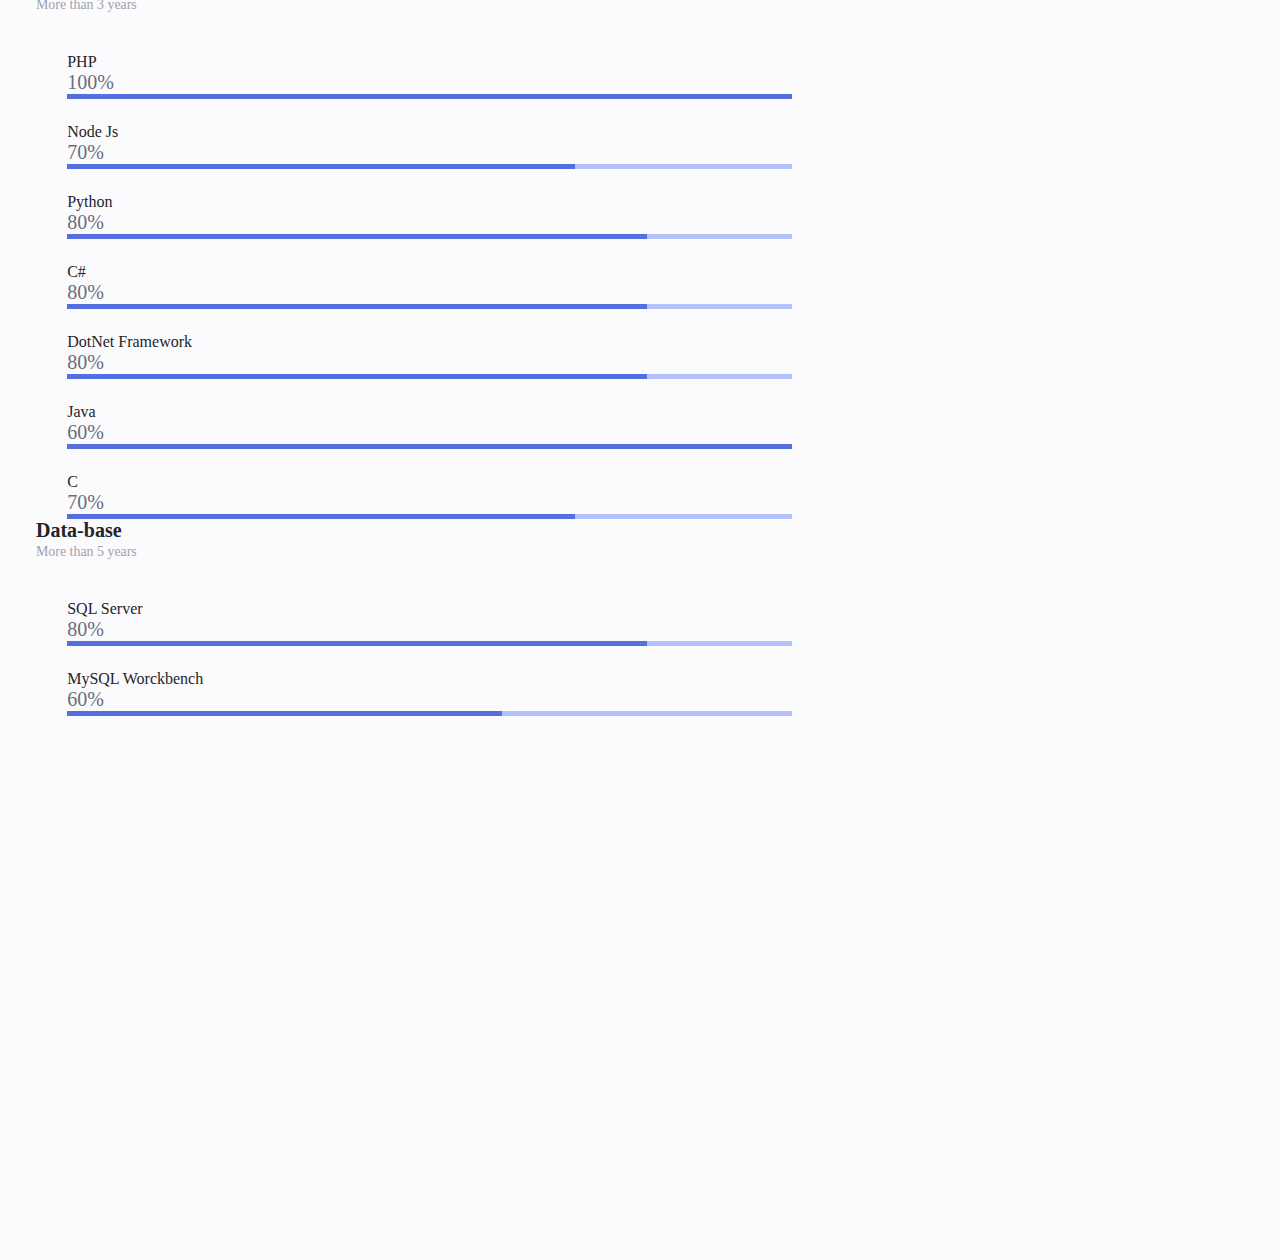
==== commit 1ac0ffc0: "Add more" ====
--- a/index.html
+++ b/index.html
@@ -158,36 +158,36 @@
                             <i class="uil uil-brackets-curly skillsIcon"></i>
                             <div>
                                 <h1 class="skillsTitle">Frontend developer</h1>
-                                <span class="skillsSubtitle">More than 4 years</span>
-                            </div>
-                            <i class="uil uil-angle-down skillsArrow"></i>
+                                <span class="skillsSubtitle">More than 5 years</span>
+                            </div>
+                                <i class="uil uil-angle-down skillsArrow"></i>
                         </div>
                         <div class="skillsList grid">
                             <div class="skillsData">
                                 <div class="skillsTitle">
                                     <h3 class="skillsName">HTML</h3>
+                                    <span class="skillsNum">100%</span>
+                                </div>
+                                <div class="skillsBar">
+                                    <span class="skillsPercentage skillsHTML"></span>
+                                </div>
+                            </div>
+                            <div class="skillsData">
+                                <div class="skillsTitle">
+                                    <h3 class="skillsName">CSS</h3>
+                                    <span class="skillsNum">80%</span>
+                                </div>
+                                <div class="skillsBar">
+                                    <span class="skillsPercentage skillsCSS"></span>
+                                </div>
+                            </div>
+                            <div class="skillsData">
+                                <div class="skillsTitle">
+                                    <h3 class="skillsName">JavaScript</h3>
                                     <span class="skillsNum">90%</span>
                                 </div>
                                 <div class="skillsBar">
-                                    <span class="skillsPercent skillsHTML"></span>
-                                </div>
-                            </div>
-                            <div class="skillsData">
-                                <div class="skillsTitle">
-                                    <h3 class="skillsName">CSS</h3>
-                                    <span class="skillsNum">80%</span>
-                                </div>
-                                <div class="skillsBar">
-                                    <span class="skillsPercent skillsCSS"></span>
-                                </div>
-                            </div>
-                            <div class="skillsData">
-                                <div class="skillsTitle">
-                                    <h3 class="skillsName">JavaScript</h3>
-                                    <span class="skillsNum">80%</span>
-                                </div>
-                                <div class="skillsBar">
-                                    <span class="skillsPercent skillsJS"></span>
+                                    <span class="skillsPercentage skillsJS"></span>
                                 </div>
                             </div>
                             <div class="skillsData">
@@ -196,7 +196,25 @@
                                     <span class="skillsNum">30%</span>
                                 </div>
                                 <div class="skillsBar">
-                                    <span class="skillsPercent skillsReact"></span>
+                                    <span class="skillsPercentage skillsReact"></span>
+                                </div>
+                            </div>
+                            <div class="skillsData">
+                                <div class="skillsTitle">
+                                    <h3 class="skillsName">Angular</h3>
+                                    <span class="skillsNum">100%</span>
+                                </div>
+                                <div class="skillsBar">
+                                    <span class="skillsPercentage skillsAngular"></span>
+                                </div>
+                            </div>
+                            <div class="skillsData">
+                                <div class="skillsTitle">
+                                    <h3 class="skillsName">TypeScript</h3>
+                                    <span class="skillsNum">100%</span>
+                                </div>
+                                <div class="skillsBar">
+                                    <span class="skillsPercentage skillsTypescript"></span>
                                 </div>
                             </div>
                         </div>
@@ -208,7 +226,7 @@
                             <i class="uil uil-server-network skillsIcon"></i>
                             <div>
                                 <h1 class="skillsTitle">Backend developer</h1>
-                                <span class="skillsSubtitle">More than 4 years</span>
+                                <span class="skillsSubtitle">More than 3 years</span>
                             </div>
                             <i class="uil uil-angle-down skillsArrow"></i>
                         </div>
@@ -216,28 +234,19 @@
                             <div class="skillsData">
                                 <div class="skillsTitle">
                                     <h3 class="skillsName">PHP</h3>
-                                    <span class="skillsNum">90%</span>
-                                </div>
-                                <div class="skillsBar">
-                                    <span class="skillsPercent skillsPHP"></span>
+                                    <span class="skillsNum">100%</span>
+                                </div>
+                                <div class="skillsBar">
+                                    <span class="skillsPercentage skillsPHP"></span>
                                 </div>
                             </div>
                             <div class="skillsData">
                                 <div class="skillsTitle">
                                     <h3 class="skillsName">Node Js</h3>
-                                    <span class="skillsNum">50%</span>
-                                </div>
-                                <div class="skillsBar">
-                                    <span class="skillsPercent skillsNode"></span>
-                                </div>
-                            </div>
-                            <div class="skillsData">
-                                <div class="skillsTitle">
-                                    <h3 class="skillsName">Firebase</h3>
-                                    <span class="skillsNum">40%</span>
-                                </div>
-                                <div class="skillsBar">
-                                    <span class="skillsPercent skillsFirebase"></span>
+                                    <span class="skillsNum">70%</span>
+                                </div>
+                                <div class="skillsBar">
+                                    <span class="skillsPercentage skillsNode"></span>
                                 </div>
                             </div>
                             <div class="skillsData">
@@ -246,7 +255,43 @@
                                     <span class="skillsNum">80%</span>
                                 </div>
                                 <div class="skillsBar">
-                                    <span class="skillsPercent skillsPython"></span>
+                                    <span class="skillsPercentage skillsPython"></span>
+                                </div>
+                            </div>
+                            <div class="skillsData">
+                                <div class="skillsTitle">
+                                    <h3 class="skillsName">C#</h3>
+                                    <span class="skillsNum">80%</span>
+                                </div>
+                                <div class="skillsBar">
+                                    <span class="skillsPercentage skillsCcharp"></span>
+                                </div>
+                            </div>
+                            <div class="skillsData">
+                                <div class="skillsTitle">
+                                    <h3 class="skillsName">DotNet Framework</h3>
+                                    <span class="skillsNum">80%</span>
+                                </div>
+                                <div class="skillsBar">
+                                    <span class="skillsPercentage skillsDotnet"></span>
+                                </div>
+                            </div>
+                            <div class="skillsData">
+                                <div class="skillsTitle">
+                                    <h3 class="skillsName">Java</h3>
+                                    <span class="skillsNum">60%</span>
+                                </div>
+                                <div class="skillsBar">
+                                    <span class="skillsPercentage skillsJava"></span>
+                                </div>
+                            </div>
+                            <div class="skillsData">
+                                <div class="skillsTitle">
+                                    <h3 class="skillsName">C</h3>
+                                    <span class="skillsNum">70%</span>
+                                </div>
+                                <div class="skillsBar">
+                                    <span class="skillsPercentage skillsC"></span>
                                 </div>
                             </div>
                         </div>
@@ -255,50 +300,31 @@
                 <div>
                     <div class="skillsContent">
                         <div class="skillsHeader">
-                            <i class="uil uil-swatchbook skillsIcon"></i>
+                            <i class="uil uil-database skillsIcon"></i>
                             <div>
-                                <h1 class="skillsTitle">Figma</h1>
-                                <span class="skillsSubtitle">More than 4 years</span>
-                            </div>
-                            <i class="uil uil-angle-down skillsFigma"></i>
+                                <h1 class="skillsTitle">Data-base</h1>
+                                <span class="skillsSubtitle">More than 5 years</span>
+                            </div>
+                            <i class="uil uil-angle-down"></i>
                         </div>
                         <div class="skillsList grid">
                             <div class="skillsData">
                                 <div class="skillsTitle">
-                                    <h3 class="skillsName">Sketch</h3>
-                                    <span class="skillsNum">90%</span>
-                                </div>
-                                <div class="skillsBar">
-                                    <span class="skillsPercent skillsPHP"></span>
-                                </div>
-                            </div>
-                            <div class="skillsData">
-                                <div class="skillsTitle">
-                                    <h3 class="skillsName">Node Js</h3>
-                                    <span class="skillsNum">50%</span>
-                                </div>
-                                <div class="skillsBar">
-                                    <span class="skillsPercent skillsNode"></span>
-                                </div>
-                            </div>
-                            <div class="skillsData">
-                                <div class="skillsTitle">
-                                    <h3 class="skillsName">Firebase</h3>
-                                    <span class="skillsNum">40%</span>
-                                </div>
-                                <div class="skillsBar">
-                                    <span class="skillsPercent skillsFirebase"></span>
-                                </div>
-                            </div>
-                            <div class="skillsData">
-                                <div class="skillsTitle">
-                                    <h3 class="skillsName">Python</h3>
-                                    <span class="skillsNum">80%</span>
-                                </div>
-                                <div class="skillsBar">
-                                    <span class="skillsPercent skillsPython"></span>
-                                </div>
-                            </div>
+                                    <h3 class="skillsName">SQL Server</h3>
+                                    <span class="skillsNum">80%</span>
+                                </div>
+                                <div class="skillsBar">
+                                    <span class="skillsPercentage skillsSqlserver"></span>
+                                </div>
+                            </div>
+                            <div class="skillsData">
+                                <div class="skillsTitle">
+                                    <h3 class="skillsName">MySQL Worckbench</h3>
+                                    <span class="skillsNum">60%</span>
+                                </div>
+                                <div class="skillsBar">
+                                    <span class="skillsPercentage skillsMysql"></span>
+                                </div>
                         </div>
                     </div>
                 </div>
--- a/assets/css/styles.css
+++ b/assets/css/styles.css
@@ -372,8 +372,113 @@
     display: flex;
     justify-content: center;
 }
+
 /*==================== SKILLS =============================*/
-
+.skillsContainer{
+    row-gap: 0;
+}
+
+.skillsHeader{
+    display: flex;
+    align-items: center;
+    margin-bottom: var(--mb-2-5);
+    cursor: pointer;
+}
+
+.skillsIcon,
+.skillsArrow{
+    font-size: 2rem;
+    color: var(--first-color);
+}
+
+.skillsIcon{
+    margin-right: var(--mb-0-75);
+}
+
+.skillsTitle{
+font-size: var(--h3-font-size);
+}
+
+.skillsSubtitle{
+    font-size: var(--small-font-size);
+    color: var(--text-color-light);
+}
+
+.skillsArrow{
+    margin-left: auto;
+    transition: .4s;
+}
+
+.skillsList{
+    row-gap: 1.5rem;
+    padding-left: 2.7rem;
+}
+
+.skillsTitles{
+    display: flex;
+    justify-content: space-between;
+}
+
+.skillsName{
+    font-size: var(--normal-font-size);
+    font-weight: var(--font-medium);
+}
+
+.skillsBar,
+.skillsPercentage{
+    height: 5px;
+}
+
+.skillsBar{
+    background-color: var(--first-color-lighter);
+}
+
+.skillsPercentage{
+    display: block;
+    background-color: var(--first-color);
+}
+
+.skillsHtml{
+    width: 100%;
+}
+
+.skillsJS{
+    width: 90%;
+}
+
+.skillsReact{
+    width: 30%;
+}
+
+.skillsPhp{
+    width: 100%;
+}
+
+.skillsNode{
+    width: 70%;
+}
+
+
+.skillsTypescript{
+    width: 100%;
+}
+
+.skillsAngular{
+    width: 100%;
+}
+
+
+.skillsMysql{
+    width: 60%;
+}
+
+.skillsC{
+    width: 70%;
+}
+
+.skillsCcharp,.skillsDotnet,.skillsSqlserver,.skillsPython,.skillsCSS{
+    width: 80%;
+}
 /*==================== QUALIFICATION ======================*/
 
 /*==================== SERVICES ===========================*/
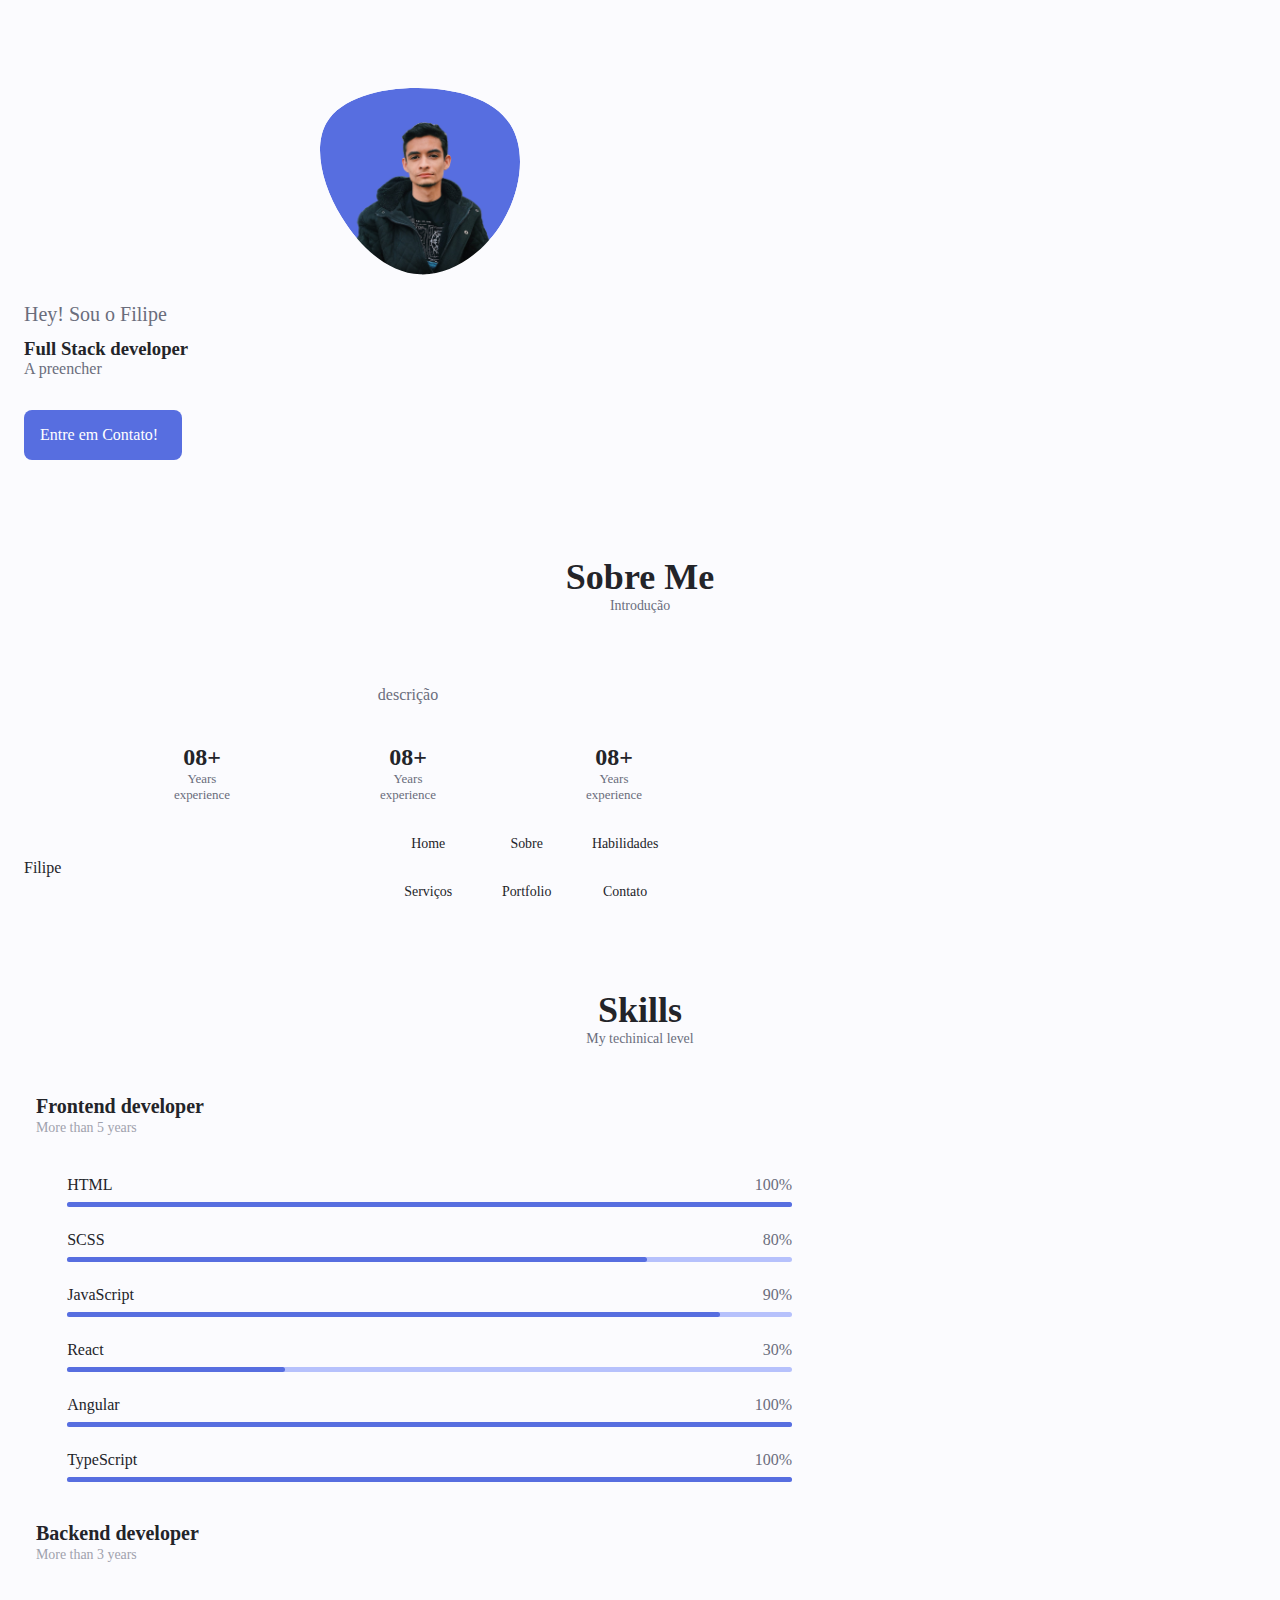
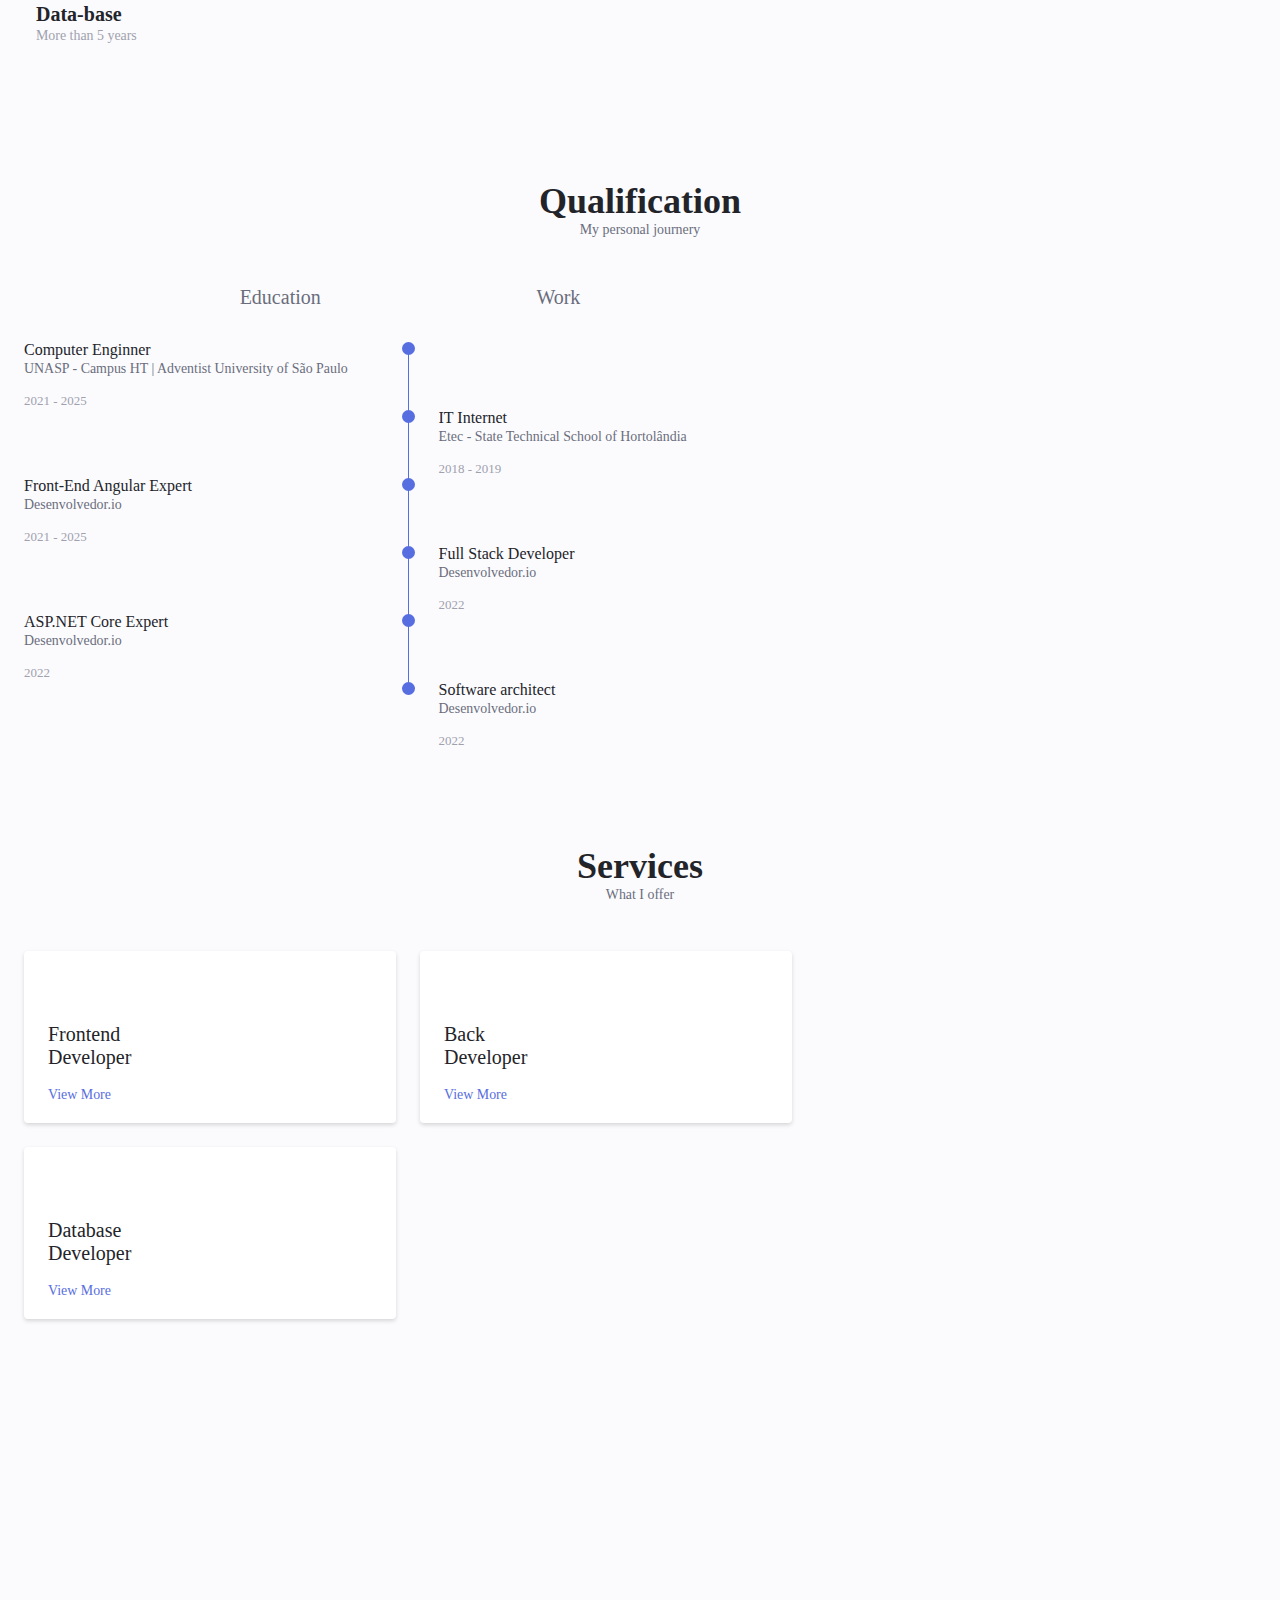
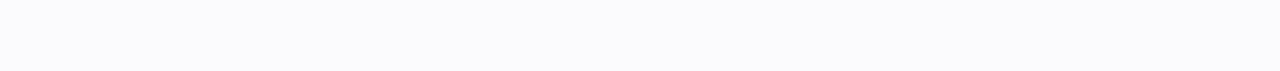
==== commit 34def3fe: "more sections" ====
--- a/index.html
+++ b/index.html
@@ -153,8 +153,8 @@
             <span class="sectionSubTitle">My techinical level</span>
             <div class="skillsContainer container grid">
                 <div>
-                    <div class="skillsContent">
-                        <div class="skillsHeader">
+                    <div class="skillsContent skillsOpen">
+                        <div id="skillsHeader" class="skillsHeader">
                             <i class="uil uil-brackets-curly skillsIcon"></i>
                             <div>
                                 <h1 class="skillsTitle">Frontend developer</h1>
@@ -164,7 +164,7 @@
                         </div>
                         <div class="skillsList grid">
                             <div class="skillsData">
-                                <div class="skillsTitle">
+                                <div class="skillsTitles">
                                     <h3 class="skillsName">HTML</h3>
                                     <span class="skillsNum">100%</span>
                                 </div>
@@ -173,8 +173,8 @@
                                 </div>
                             </div>
                             <div class="skillsData">
-                                <div class="skillsTitle">
-                                    <h3 class="skillsName">CSS</h3>
+                                <div class="skillsTitles">
+                                    <h3 class="skillsName">SCSS</h3>
                                     <span class="skillsNum">80%</span>
                                 </div>
                                 <div class="skillsBar">
@@ -182,7 +182,7 @@
                                 </div>
                             </div>
                             <div class="skillsData">
-                                <div class="skillsTitle">
+                                <div class="skillsTitles">
                                     <h3 class="skillsName">JavaScript</h3>
                                     <span class="skillsNum">90%</span>
                                 </div>
@@ -191,7 +191,7 @@
                                 </div>
                             </div>
                             <div class="skillsData">
-                                <div class="skillsTitle">
+                                <div class="skillsTitles">
                                     <h3 class="skillsName">React</h3>
                                     <span class="skillsNum">30%</span>
                                 </div>
@@ -200,7 +200,7 @@
                                 </div>
                             </div>
                             <div class="skillsData">
-                                <div class="skillsTitle">
+                                <div class="skillsTitles">
                                     <h3 class="skillsName">Angular</h3>
                                     <span class="skillsNum">100%</span>
                                 </div>
@@ -209,7 +209,7 @@
                                 </div>
                             </div>
                             <div class="skillsData">
-                                <div class="skillsTitle">
+                                <div class="skillsTitles">
                                     <h3 class="skillsName">TypeScript</h3>
                                     <span class="skillsNum">100%</span>
                                 </div>
@@ -221,8 +221,8 @@
                     </div>
                 </div>
                 <div>
-                    <div class="skillsContent">
-                        <div class="skillsHeader">
+                    <div class="skillsContent skillsClose">
+                        <div id="skillsHeader" class="skillsHeader">
                             <i class="uil uil-server-network skillsIcon"></i>
                             <div>
                                 <h1 class="skillsTitle">Backend developer</h1>
@@ -232,7 +232,7 @@
                         </div>
                         <div class="skillsList grid">
                             <div class="skillsData">
-                                <div class="skillsTitle">
+                                <div class="skillsTitles">
                                     <h3 class="skillsName">PHP</h3>
                                     <span class="skillsNum">100%</span>
                                 </div>
@@ -241,7 +241,7 @@
                                 </div>
                             </div>
                             <div class="skillsData">
-                                <div class="skillsTitle">
+                                <div class="skillsTitles">
                                     <h3 class="skillsName">Node Js</h3>
                                     <span class="skillsNum">70%</span>
                                 </div>
@@ -250,7 +250,7 @@
                                 </div>
                             </div>
                             <div class="skillsData">
-                                <div class="skillsTitle">
+                                <div class="skillsTitles">
                                     <h3 class="skillsName">Python</h3>
                                     <span class="skillsNum">80%</span>
                                 </div>
@@ -259,7 +259,7 @@
                                 </div>
                             </div>
                             <div class="skillsData">
-                                <div class="skillsTitle">
+                                <div class="skillsTitles">
                                     <h3 class="skillsName">C#</h3>
                                     <span class="skillsNum">80%</span>
                                 </div>
@@ -268,7 +268,7 @@
                                 </div>
                             </div>
                             <div class="skillsData">
-                                <div class="skillsTitle">
+                                <div class="skillsTitles">
                                     <h3 class="skillsName">DotNet Framework</h3>
                                     <span class="skillsNum">80%</span>
                                 </div>
@@ -277,7 +277,7 @@
                                 </div>
                             </div>
                             <div class="skillsData">
-                                <div class="skillsTitle">
+                                <div class="skillsTitles">
                                     <h3 class="skillsName">Java</h3>
                                     <span class="skillsNum">60%</span>
                                 </div>
@@ -286,7 +286,7 @@
                                 </div>
                             </div>
                             <div class="skillsData">
-                                <div class="skillsTitle">
+                                <div class="skillsTitles">
                                     <h3 class="skillsName">C</h3>
                                     <span class="skillsNum">70%</span>
                                 </div>
@@ -298,18 +298,18 @@
                     </div>
                 </div>
                 <div>
-                    <div class="skillsContent">
-                        <div class="skillsHeader">
+                    <div class="skillsContent skillsClose">
+                        <div id="skillsHeader" class="skillsHeader">
                             <i class="uil uil-database skillsIcon"></i>
                             <div>
                                 <h1 class="skillsTitle">Data-base</h1>
                                 <span class="skillsSubtitle">More than 5 years</span>
                             </div>
-                            <i class="uil uil-angle-down"></i>
+                            <i class="uil uil-angle-down skillsArrow"></i>
                         </div>
                         <div class="skillsList grid">
                             <div class="skillsData">
-                                <div class="skillsTitle">
+                                <div class="skillsTitles">
                                     <h3 class="skillsName">SQL Server</h3>
                                     <span class="skillsNum">80%</span>
                                 </div>
@@ -318,7 +318,7 @@
                                 </div>
                             </div>
                             <div class="skillsData">
-                                <div class="skillsTitle">
+                                <div class="skillsTitles">
                                     <h3 class="skillsName">MySQL Worckbench</h3>
                                     <span class="skillsNum">60%</span>
                                 </div>
@@ -332,13 +332,260 @@
         </section>
 
         <section class="qualification section">
-
-
+            <h2 class="sectionTitle">Qualification</h2>
+            <span class="sectionSubTitle">My personal journery</span>
+            <div class="qualificationContainer container">
+                <div class="qualificationTabs">
+                    <div class="qualificationButton btnFlex qualificationActive" data-target="#education">
+                        <i class="uil uil-graduation-cap qualificationIcon"></i>
+                        Education
+                    </div>
+                    <div class="qualificationButton btnFlex" data-target="#work">
+                        <i class="uil uil-briefcase-alt qualificationIcon"></i>
+                        Work
+                    </div>
+                </div>
+                <div class="qualificationSections">
+                    <div class="qualificationContent qualificationActive" data-content id="education">
+                        <div class="qualificationData">
+                            <div>
+                                <h3 class="qualificationTitle">Computer Enginner</h3>
+                                <span class="qualificationSubtitle">UNASP - Campus HT | Adventist University of São Paulo</span>
+                                <div class="qualificationCalendar">
+                                    <i class="uil uil-calendar-alt"></i>
+                                    2021 - 2025
+                                </div>
+                            </div>
+                            <div>
+                                <span class="qualificationRounder"></span>
+                                <span class="qualificationLine"></span>
+                            </div>
+                        </div>
+                        <div class="qualificationData">
+                            <div></div>
+                            <div>
+                                <span class="qualificationRounder"></span>
+                                <span class="qualificationLine"></span>
+                            </div>
+                            <div>
+                                <h3 class="qualificationTitle">IT Internet</h3>
+                                <span class="qualificationSubtitle">Etec - State Technical School of Hortolândia</span>
+                                <div class="qualificationCalendar">
+                                    <i class="uil uil-calendar-alt"></i>
+                                    2018 - 2019
+                                </div>
+                            </div>
+                        </div>
+                        <div class="qualificationData">
+                            <div>
+                                <h3 class="qualificationTitle">Front-End Angular Expert</h3>
+                                <span class="qualificationSubtitle">Desenvolvedor.io</span>
+                                <div class="qualificationCalendar">
+                                    <i class="uil uil-calendar-alt"></i>
+                                    2021 - 2025
+                                </div>
+                            </div>
+                            <div>
+                                <span class="qualificationRounder"></span>
+                                <span class="qualificationLine"></span>
+                            </div>
+                        </div>
+                        <div class="qualificationData">
+                            <div></div>
+                            <div>
+                                <span class="qualificationRounder"></span>
+                                <span class="qualificationLine"></span>
+                            </div>
+                            <div>
+                                <h3 class="qualificationTitle">Full Stack Developer</h3>
+                                <span class="qualificationSubtitle">Desenvolvedor.io</span>
+                                <div class="qualificationCalendar">
+                                    <i class="uil uil-calendar-alt"></i>
+                                    2022
+                                </div>
+                            </div>
+                        </div>
+                        <div class="qualificationData">
+                            <div>
+                                <h3 class="qualificationTitle">ASP.NET Core Expert</h3>
+                                <span class="qualificationSubtitle">Desenvolvedor.io</span>
+                                <div class="qualificationCalendar">
+                                    <i class="uil uil-calendar-alt"></i>
+                                    2022
+                                </div>
+                            </div>
+                            <div>
+                                <span class="qualificationRounder"></span>
+                                <span class="qualificationLine"></span>
+                            </div>
+                        </div>
+                        <div class="qualificationData">
+                            <div></div>
+                            <div>
+                                <span class="qualificationRounder"></span>
+                                <!-- <span class="qualificationLine"></span> -->
+                            </div>
+                            <div>
+                                <h3 class="qualificationTitle">Software architect</h3>
+                                <span class="qualificationSubtitle">Desenvolvedor.io</span>
+                                <div class="qualificationCalendar">
+                                    <i class="uil uil-calendar-alt"></i>
+                                    2022
+                                </div>
+                            </div>
+                        </div>
+                    </div>
+                    <div class="qualificationContent" data-content id="work">
+                        <div class="qualificationData">
+                            <div>
+                                <h3 class="qualificationTitle">Trainee</h3>
+                                <span class="qualificationSubtitle">Hortolândia Comarca Forum</span>
+                                <div class="qualificationCalendar">
+                                    <i class="uil uil-calendar-alt"></i>
+                                    2018-2019
+                                </div>
+                            </div>
+                            <div>
+                                <span class="qualificationRounder"></span>
+                                <span class="qualificationLine"></span>
+                            </div>
+                        </div>
+                        <div class="qualificationData">
+                            <div></div>
+                            <div>
+                                <span class="qualificationRounder"></span>
+                            </div>
+                            <div>
+                                <h3 class="qualificationTitle">Full Stack Developer</h3>
+                                <span class="qualificationSubtitle">IATec | Adventist Institute of Technology </span>
+                                <div class="qualificationCalendar">
+                                    <i class="uil uil-calendar-alt"></i>
+                                    2021 - current work
+                                </div>
+                            </div>
+                        </div>
+                    </div>
+                </div>
+            </div>
         </section>
 
         <section class="services section" id="services">
-
-
+            <h2 class="sectionTitle">Services</h2>
+            <span class="sectionSubTitle">What I offer</span>
+            <div class="servicesContainer container grid">
+                <div class="servicesContent">
+                    <div>
+                        <i class="uil uil-arrow servicesIcon"></i>
+                        <h3 class="servicesTitle">Frontend <br> Developer</h3>
+                    </div>
+                    <span class="button btnFlex btnSmall btnLink servicesButton">
+                        View More
+                        <i class="uil uil-arrow-right btnIcon"></i>
+                    </span>
+                    <div class="servicesModal">
+                        <div class="servicesModalContent">
+                            <h4 class="servicesModalTitle">Frontend <br> Developer</h4>
+                            <i class="uil uil-times servicesModalClose"></i>
+                            <ul class="servicesModal-services grid">
+                                <li class="servicesModal-service">
+                                    <i class="uil uil-check-circle servicesModalIcon"></i>
+                                    <p>Website Design and Development.</p>
+                                </li>
+                                <li class="servicesModal-service">
+                                    <i class="uil uil-check-circle servicesModalIcon"></i>
+                                    <p>Building responsive and accessible user interfaces using HTML, CSS, and JavaScript.</p>
+                                </li>
+                                <li class="servicesModal-service">
+                                    <i class="uil uil-check-circle servicesModalIcon"></i>
+                                    <p>Implementing designs and mockups provided by designers or stakeholders.</p>
+                                </li>
+                                <li class="servicesModal-service">
+                                    <i class="uil uil-check-circle servicesModalIcon"></i>
+                                    <p>Developing and testing interactive components such as forms, menus, and widgets.</p>
+                                </li>
+                                <li class="servicesModal-service">
+                                    <i class="uil uil-check-circle servicesModalIcon"></i>
+                                    <p>I position your company brand.</p>
+                                </li>
+
+                            </ul>
+                        </div>
+                    </div>
+                </div>
+                <div class="servicesContent">
+                    <div>
+                        <i class="uil uil-web-grid-alt servicesIcon"></i>
+                        <h3 class="servicesTitle">Back <br> Developer</h3>
+                    </div>
+                    <span class="button btnFlex btnSmall btnLink servicesButton">
+                        View More
+                        <i class="uil uil-arrow-right btnIcon"></i>
+                    </span>
+                    <div class="servicesModal">
+                        <div class="servicesModalContent">
+                            <h4 class="servicesModalTitle">Back <br> Developer</h4>
+                            <i class="uil uil-times servicesModalClose"></i>
+                            <ul class="servicesModal-services grid">
+                                <li class="servicesModal-service">
+                                    <i class="uil uil-check-circle servicesModalIcon"></i>
+                                    <p>Designing and implementing APIs for web and mobile applications.</p>
+                                </li>
+                                <li class="servicesModal-service">
+                                    <i class="uil uil-check-circle servicesModalIcon"></i>
+                                    <p>Building and optimizing databases and data structures to support web applications.</p>
+                                </li>
+                                <li class="servicesModal-service">
+                                    <i class="uil uil-check-circle servicesModalIcon"></i>
+                                    <p>Developing server-side logic using programming languages such as C, Python, or C#.</p>
+                                </li>
+                                <li class="servicesModal-service">
+                                    <i class="uil uil-check-circle servicesModalIcon"></i>
+                                    <p>API Development and Integration.</p>
+                                </li>
+                                <li class="servicesModal-service">
+                                    <i class="uil uil-check-circle servicesModalIcon"></i>
+                                    <p>Collaborating with frontend developers and project managers to ensure timely delivery of projects.</p>
+                                </li>
+
+                            </ul>
+                        </div>
+                    </div>
+                </div>
+                <div class="servicesContent">
+                    <div>
+                        <i class="uil uil-web-grid-alt servicesIcon"></i>
+                        <h3 class="servicesTitle">Database <br> Developer</h3>
+                    </div>
+                    <span class="button btnFlex btnSmall btnLink servicesButton">
+                        View More
+                        <i class="uil uil-arrow-right btnIcon"></i>
+                    </span>
+                    <div class="servicesModal">
+                        <div class="servicesModalContent">
+                            <h4 class="servicesModalTitle">Database <br> Developer</h4>
+                            <i class="uil uil-times servicesModalClose"></i>
+                            <ul class="servicesModal-services grid">
+                                <li class="servicesModal-service">
+                                    <i class="uil uil-check-circle servicesModalIcon"></i>
+                                    <p>Designing, implementing and maintaining databases to store and retrieve data.</p>
+                                </li>
+                                <li class="servicesModal-service">
+                                    <i class="uil uil-check-circle servicesModalIcon"></i>
+                                    <p>Ensuring the database is optimized for performance and scalability.</p>
+                                </li>
+                                <li class="servicesModal-service">
+                                    <i class="uil uil-check-circle servicesModalIcon"></i>
+                                    <p>Developing scripts and procedures to automate tasks such as backups, indexing, and data migration.</p>
+                                </li>
+                                <li class="servicesModal-service">
+                                    <i class="uil uil-check-circle servicesModalIcon"></i>
+                                    <p>Collaborating with backend developers and project managers to ensure the database meets the needs of the application.</p>
+                                </li>
+                            </ul>
+                        </div>
+                    </div>
+                </div>
+            </div>
         </section>
 
         <section class="portfolio section" id="portfolio">
--- a/assets/css/styles.css
+++ b/assets/css/styles.css
@@ -332,6 +332,21 @@
     display: inline-flex;
     align-items: center;
 }
+
+.btnSmall{
+    padding: .75rem 1rem;
+}
+
+.btnLink{
+    padding: 0;
+    background-color: transparent;
+    color: var(--first-color);
+}
+
+.btnLink:hover{
+    background-color: transparent;
+    color: var(--first-color-alt);
+}
 /*==================== ABOUT ==============================*/
 
 .aboutImg{
@@ -417,6 +432,7 @@
 .skillsTitles{
     display: flex;
     justify-content: space-between;
+    margin-bottom: var(--mb-0-5);
 }
 
 .skillsName{
@@ -427,6 +443,7 @@
 .skillsBar,
 .skillsPercentage{
     height: 5px;
+    border-radius: .25rem;
 }
 
 .skillsBar{
@@ -438,7 +455,7 @@
     background-color: var(--first-color);
 }
 
-.skillsHtml{
+.skillsHtml,.skillsPhp,.skillsTypescript,.skillsAngular{
     width: 100%;
 }
 
@@ -450,39 +467,198 @@
     width: 30%;
 }
 
-.skillsPhp{
-    width: 100%;
-}
-
-.skillsNode{
-    width: 70%;
-}
-
-
-.skillsTypescript{
-    width: 100%;
-}
-
-.skillsAngular{
-    width: 100%;
-}
-
-
 .skillsMysql{
     width: 60%;
 }
 
-.skillsC{
+.skillsC,.skillsNode{
     width: 70%;
 }
 
 .skillsCcharp,.skillsDotnet,.skillsSqlserver,.skillsPython,.skillsCSS{
     width: 80%;
 }
+
+.skillsClose .skillsList{
+     height: 0;
+     overflow: hidden;
+}
+
+.skillsOpen .skillsList{
+    height: max-content;
+    margin-bottom: var(--mb-2-5);
+}
+
+.skillsOpen .skillsArrow{
+    transform: rotate(-180deg);
+}
 /*==================== QUALIFICATION ======================*/
 
+.qualificationTabs{
+    display: flex;
+    justify-content: space-evenly;
+    margin-bottom: var(--mb-2);
+}
+
+.qualificationButton{
+    font-size: var(--h3-font-size);
+    font-weight: var(--font-medium);
+    cursor: pointer;
+}
+
+.qualificationButton:hover{
+    color: var(--first-color);
+}
+
+.qualificationIcon{
+    font-size: 1.8rem;
+    margin-right: var(--mb-0-25);
+}
+
+.qualificationData{
+    display: grid;
+    grid-template-columns: 1fr max-content 1fr;
+    column-gap: 1.5rem;
+}
+
+.qualificationTitle{
+    font-size: var(--normal-font-size);
+    font-weight: var(--font-medium);
+}
+
+.qualificationSubtitle{
+    display: inline-block;
+    font-size: var(--small-font-size);
+    margin-bottom: var(--mb-1);
+}
+
+.qualificationCalendar{
+    font-size: var(--smaller-font-size);
+    color: var(--text-color-light);
+}
+
+.qualificationRounder{
+    display: inline-block;
+    width: 13px;
+    height: 13px;
+    background-color: var(--first-color);
+    border-radius: 50%;
+}
+
+.qualificationLine{
+    display: block;
+    width: 1px;
+    height: 100%;
+    background-color: var(--first-color);
+    transform: translate(6px, -7px);
+}
+
+.qualification [data-content]{
+    display: none;
+}
+
+.qualificationActive[data-content]{
+    display: block;
+}
+
 /*==================== SERVICES ===========================*/
 
+.servicesContainer{
+    gap: 1.5rem;
+    grid-template-columns: repeat(2, 1fr);
+}
+
+.servicesContent{
+    position: relative;
+    background-color: var(--container-color);
+    padding: 3.5rem .5rem 1.25rem 1.5rem;
+    border-radius: .25rem;
+    box-shadow: 0 2px 4px rgba(0, 0, 0, .15);
+    transition: .3s;
+}
+
+.servicesContent:hover{
+    box-shadow: 0 4px 8px rgba(0, 0, 0, .15);
+}
+
+.servicesIcon{
+    display: block;
+    font-size: 1.5rem;
+    color: var(--first-color);
+    margin-bottom: var(--mb-1);
+}
+
+.servicesTitle{
+    font-size: var(--h3-font-size);
+    margin-bottom: var(--mb-1);
+    font-weight: var(--font-medium);
+}
+
+.servicesButton{
+    cursor: pointer;
+    font-size: var(--small-font-size);
+}
+
+.servicesButton:hover .btnIcon{
+    transform: translate(.25rem);
+}
+
+.servicesModal{
+    position: fixed;
+    top: 0;
+    left: 0;
+    right: 0;
+    bottom: 0;
+    background-color: rgba(0, 0, 0, .5);
+    display: flex;
+    align-items: center;
+    justify-content: center;
+    padding: 0 1rem;
+    z-index: var(--z-modal);
+    opacity: 0;
+    visibility: hidden;    
+    transition: .3s;
+}
+
+.servicesModalContent{
+    position: relative;
+    background-color: var(--container-color);
+    padding: 1.5rem;
+    border-radius: .5rem;
+}
+
+.servicesModal-services{
+    row-gap: 1rem;
+}
+
+.servicesModal-service{
+    display: flex;
+}
+
+.servicesModalTitle{
+    font-size: var(--h3-font-size);
+    font-weight: var(--font-medium);
+    margin-bottom: var(--mb-1-5);
+}
+
+.servicesModalClose{
+    position: absolute;
+    top: 1rem;
+    right: 1rem;
+    font-size: 1.5rem;
+    color: var(--first-color);
+    cursor: pointer;
+}
+
+.servicesModalIcon{
+    color: var(--first-color);
+    margin-right: var(--mb-0-25);
+}
+
+.activeModal{
+    opacity: 1;
+    visibility: visible;
+}
 /*==================== PORTFOLIO ==========================*/
 
 /*==================== PROJECT IN MIND ====================*/
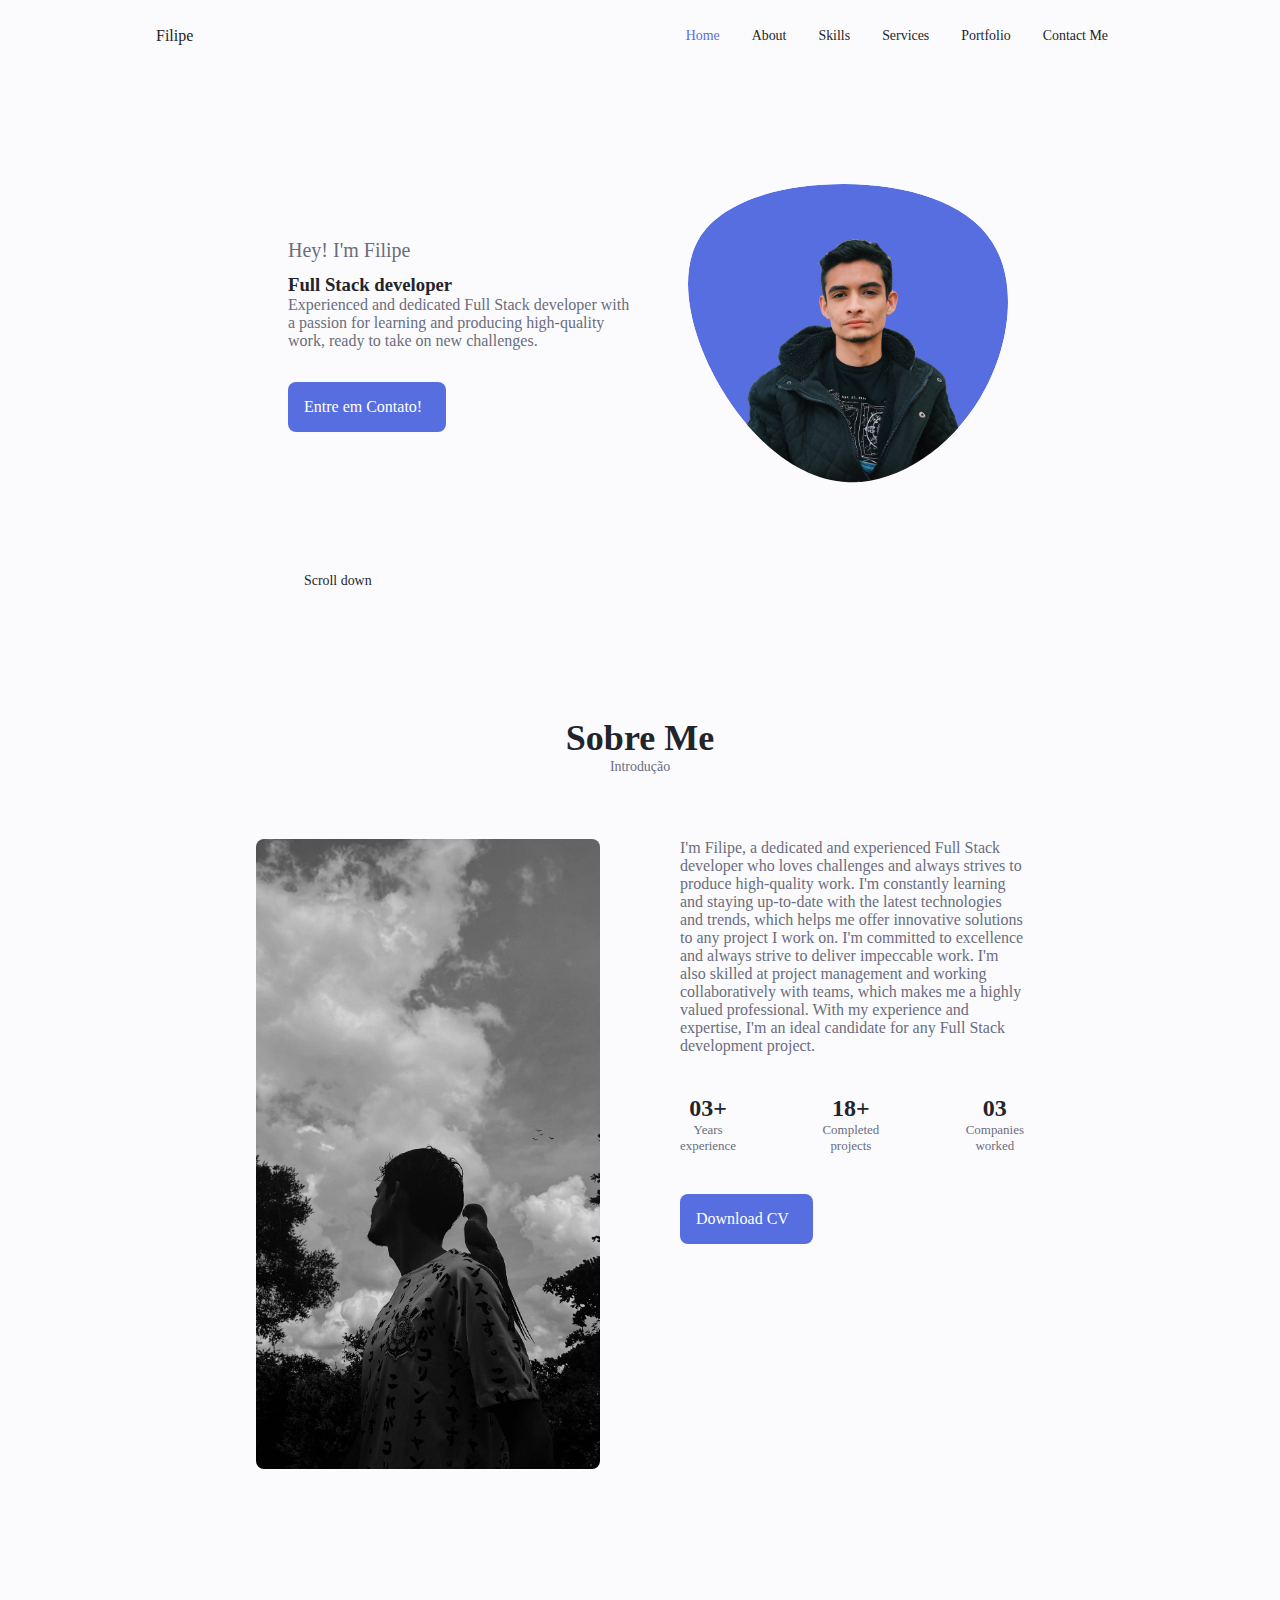
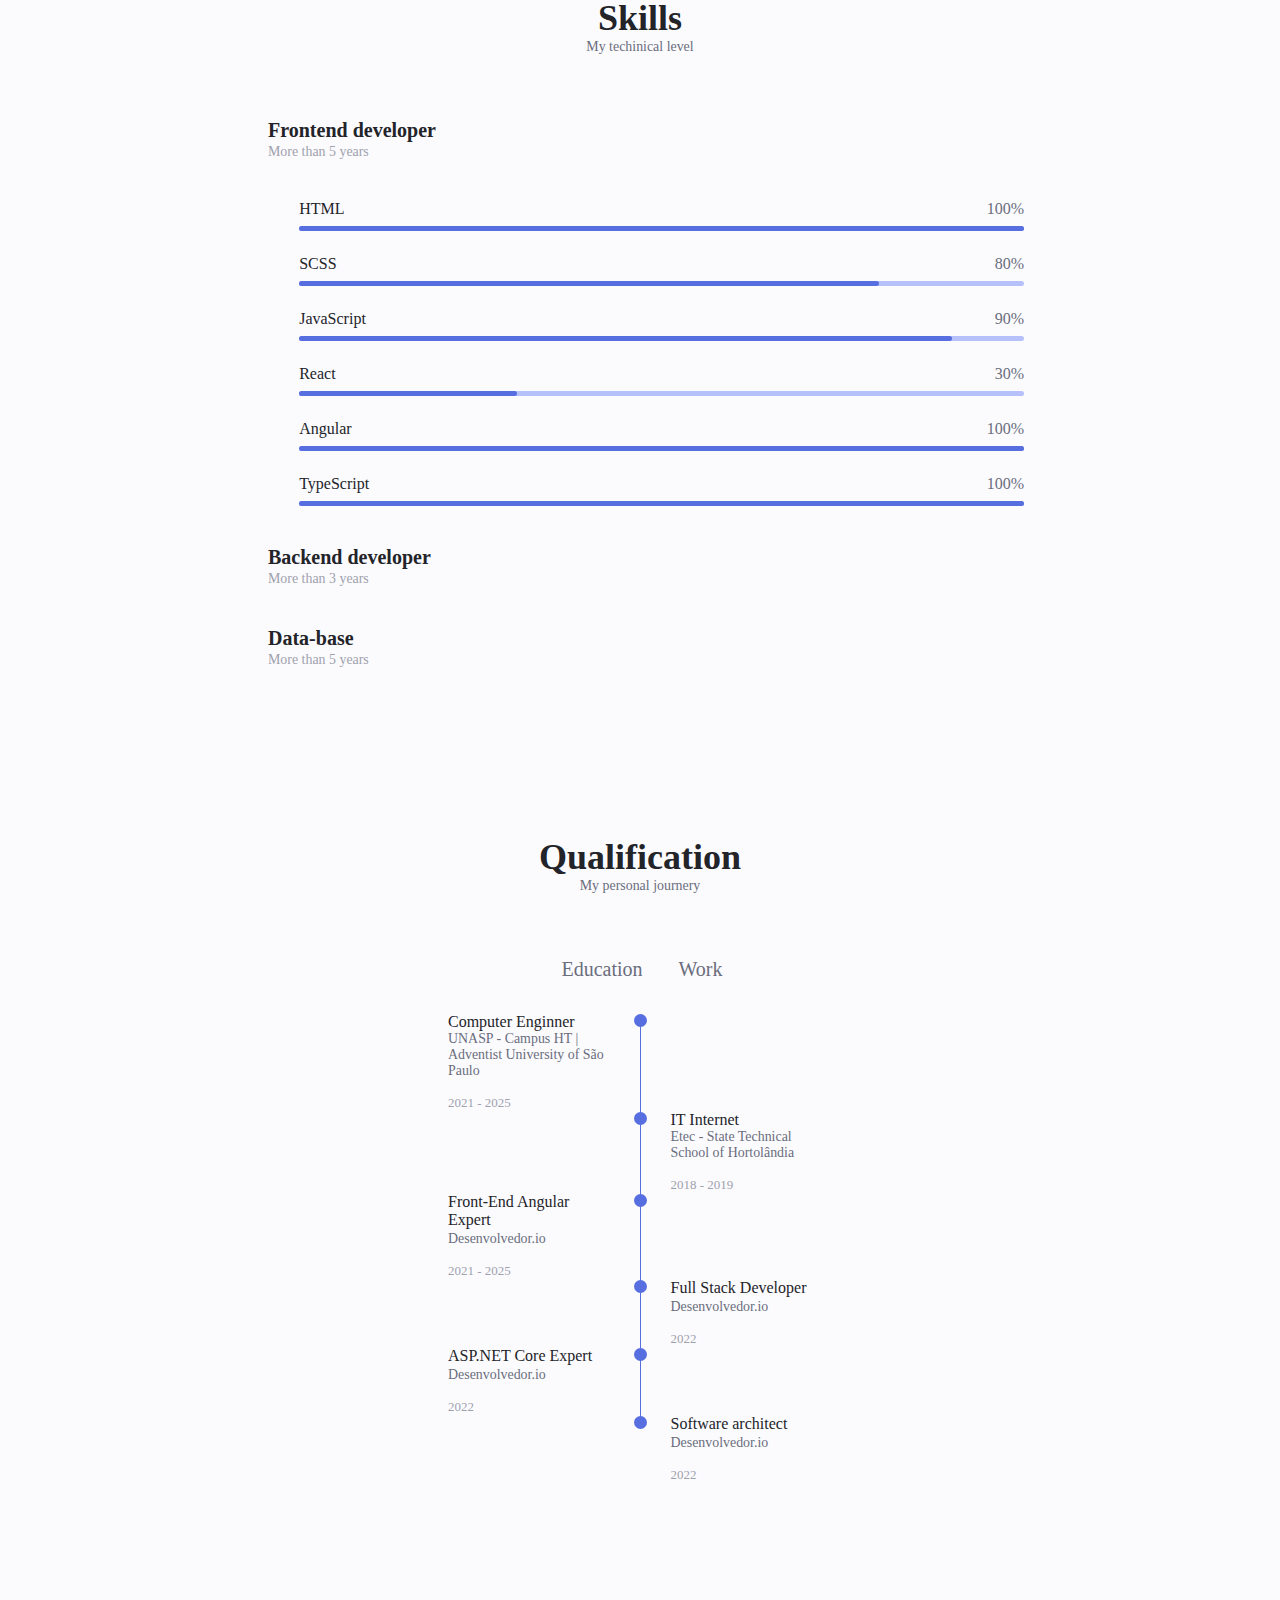
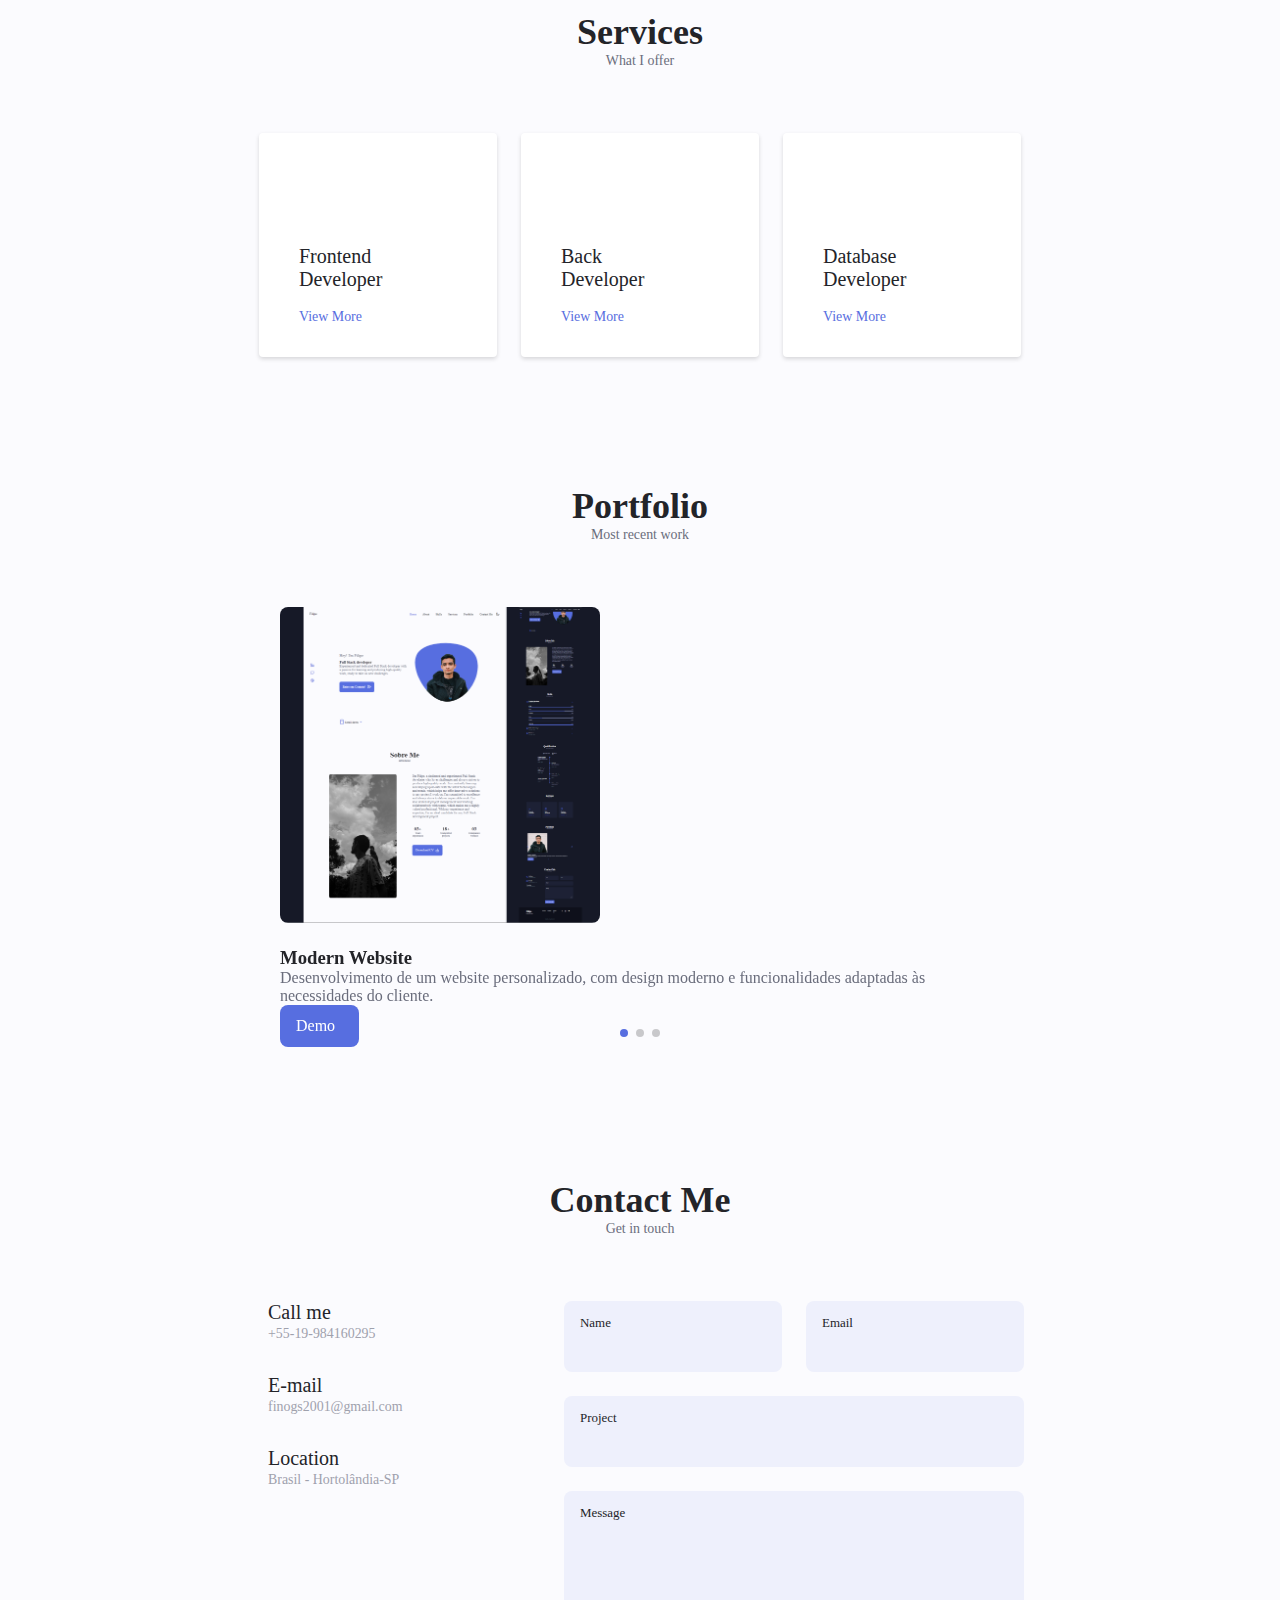
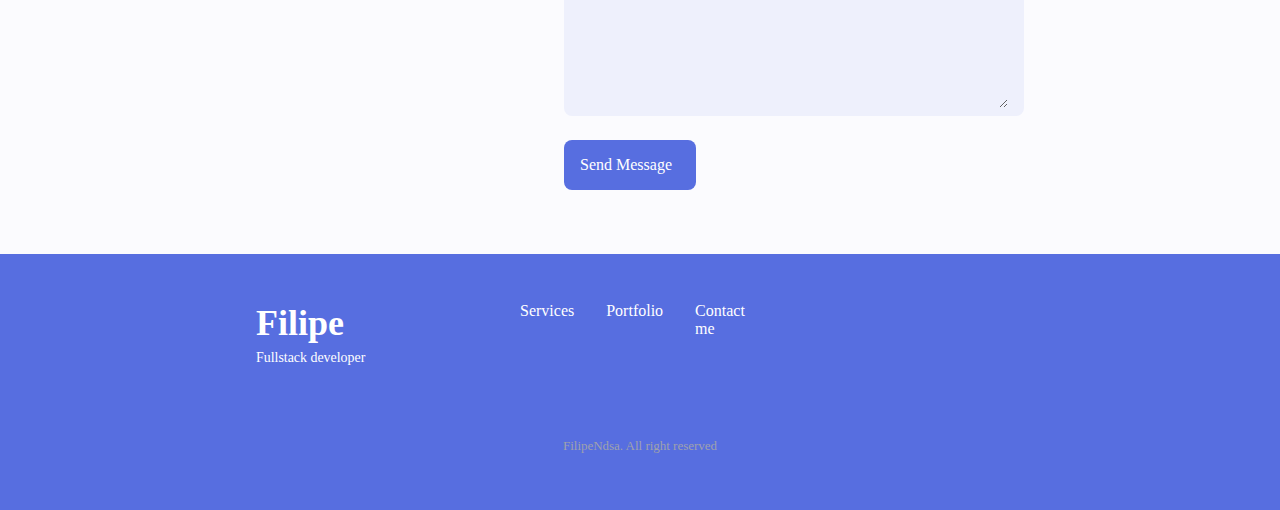
==== commit a22c19f1: "More details" ====
--- a/index.html
+++ b/index.html
@@ -21,23 +21,23 @@
             <div class="navMenu" id="nav-Menu">
                 <ul class="navList grid">
                     <li class="navItem">
-                        <a href="#home" class="navLink">
+                        <a href="#home" class="navLink active-link">
                             <i class="uil uil-estate navIcon"></i> Home
                         </a>
                     </li>
                     <li class="navItem">
                         <a href="#about" class="navLink">
-                            <i class="uil uil-user navIcon"></i> Sobre
+                            <i class="uil uil-user navIcon"></i> About
                         </a>
                     </li>
                     <li class="navItem">
                         <a href="#skills" class="navLink">
-                            <i class="uil uil-file-plus-alt navIcon"></i> Habilidades
+                            <i class="uil uil-file-plus-alt navIcon"></i> Skills
                         </a>
                     </li>
                     <li class="navItem">
                         <a href="#services" class="navLink">
-                            <i class="uil uil-briefcase-alt navIcon"></i> Serviços
+                            <i class="uil uil-briefcase-alt navIcon"></i> Services
                         </a>
                     </li>
                     <li class="navItem">
@@ -47,13 +47,15 @@
                     </li>
                     <li class="navItem">
                         <a href="#contact" class="navLink">
-                            <i class="uil uil-message navIcon"></i> Contato
+                            <i class="uil uil-message navIcon"></i> Contact Me
                         </a>
                     </li>
                 </ul>
                 <i class="uil uil-times navClose" id="nav-Close"></i>
             </div>
             <div class="navBtns">
+                    <i class="uil uil-moon change-theme" id="theme-button"></i>
+
                 <div class="navToggle" id="nav-Toggle">
                     <i class="uil uil-bars"></i>
                 </div>
@@ -94,12 +96,12 @@
                         </svg>
                     </div>
                     <div class="homeData">
-                        <h1 class="homeTitle">Hey! Sou o Filipe</h1>
+                        <h1 class="homeTitle">Hey! I'm Filipe</h1>
                         <h3 class="homeSubtitle">Full Stack developer</h3>
                         <p class="homeDescricao">
-                            A preencher
+                            Experienced and dedicated Full Stack developer with a passion for learning and producing high-quality work, ready to take on new challenges.
                         </p>
-                        <a href="#contato" class="button btnFlex">
+                        <a href="#contact" class="button btnFlex">
                             Entre em Contato!<i class="uil uil-message btnIcon"></i>
                         </a>
                     </div>
@@ -107,7 +109,7 @@
                 <div class="homeScroll">
                     <a href="#about" class="homeScrollBtn btnFlex">
                         <i class="uil uil-mouse-alt homeScrollMouse"></i>
-                        <span class="homeScrollName">Continue rolando</span>
+                        <span class="homeScrollName">Scroll down</span>
                         <i class="uil uil-angle-down homeScrollArrow"></i>
                     </a>
                 </div>
@@ -121,26 +123,26 @@
                 <img src="assets/img/about.jpg" alt="" class="aboutImg">
                 <div class="aboutData">
                     <p class="aboutDescription">
-                        descrição
+                        I'm Filipe, a dedicated and experienced Full Stack developer who loves challenges and always strives to produce high-quality work. I'm constantly learning and staying up-to-date with the latest technologies and trends, which helps me offer innovative solutions to any project I work on. I'm committed to excellence and always strive to deliver impeccable work. I'm also skilled at project management and working collaboratively with teams, which makes me a highly valued professional. With my experience and expertise, I'm an ideal candidate for any Full Stack development project.
                     </p>
                     <div class="aboutInfo">
                         <div>
-                            <span class="aboutInfoTitle">08+</span>
+                            <span class="aboutInfoTitle">03+</span>
                             <span class="aboutInfoName">Years <br>experience</span>
                         </div>
 
                         <div>
-                            <span class="aboutInfoTitle">08+</span>
-                            <span class="aboutInfoName">Years <br>experience</span>
+                            <span class="aboutInfoTitle">18+</span>
+                            <span class="aboutInfoName">Completed <br>projects</span>
                         </div>
 
                         <div>
-                            <span class="aboutInfoTitle">08+</span>
-                            <span class="aboutInfoName">Years <br>experience</span>
+                            <span class="aboutInfoTitle">03</span>
+                            <span class="aboutInfoName">Companies <br>worked</span>
                         </div>
                     </div>
                     <div class="aboutBtn">
-                        <a download="" href="assets/pdf/FilipeNogueira.pdf" class="button btnFlex">
+                        <a download="" href="assets/pdf/FilipeNogueira.pdf" class="button btnFlex" target="_blank">
                             Download CV<i class="uil uil-download-alt btnIcon"></i>
                         </a>
                     </div>
@@ -589,27 +591,144 @@
         </section>
 
         <section class="portfolio section" id="portfolio">
-
-
+            <h2 class="sectionTitle">Portfolio</h2>
+            <span class="sectionSubTitle">Most recent work</span>
+            <div class="portfolioContainer container swiper-container">
+                <div class="swiper-wrapper">
+                    <div class="portfolioContent grid swiper-slide">
+                        <img src="assets/img/portfolio.png" alt="" class="portfolioImg">
+                        <div class="portfolioData">
+                            <h3 class="portfolioData">Modern Website</h3>
+                            <p class="portfolioDescipstion">Desenvolvimento de um website personalizado, com design moderno e funcionalidades adaptadas às necessidades do cliente.</p>
+                            <a href="https://github.com/Filipendsa/Responsive-Portfolio" class="button btnFlex btnSmall portfolioBtn">
+                                Demo <i class="uil uil-arrow-right btnIcon"></i>
+                            </a>
+                        </div>
+                    </div>
+                    <div class="portfolioContent grid swiper-slide">
+                        <img src="assets/img/Perfil.jpg" alt="" class="portfolioImg">
+                        <div class="portfolioData">
+                            <h3 class="portfolioData">Modern Angular Website</h3>
+                            <p class="portfolioDescipstion">Desenvolvimento de um website personalizado, com design moderno e funcionalidades adaptadas às necessidades do cliente.</p>
+                            <a href="https://github.com/Filipendsa/Responsive-Portfolio" class="button btnFlex btnSmall portfolioBtn">
+                                Demo <i class="uil uil-arrow-right btnIcon"></i>
+                            </a>
+                        </div>
+                    </div>
+                    <div class="portfolioContent grid swiper-slide">
+                        <img src="assets/img/Perfil.jpg" alt="" class="portfolioImg">
+                        <div class="portfolioData">
+                            <h3 class="portfolioData">Modern Website</h3>
+                            <p class="portfolioDescipstion">Desenvolvimento de um website personalizado, com design moderno e funcionalidades adaptadas às necessidades do cliente.</p>
+                            <a href="https://github.com/Filipendsa/Responsive-Portfolio" class="button btnFlex btnSmall portfolioBtn">
+                                Demo <i class="uil uil-arrow-right btnIcon"></i>
+                            </a>
+                        </div>
+                    </div>
+                </div>
+                <div class="swiper-button-next">
+                    <i class="uil uil-angle-right-b swiperPortfolioIcon"></i>
+                </div>
+                <div class="swiper-button-prev">
+                    <i class="uil uil-angle-left-b swiperPortfolioIcon"></i>
+                </div>
+                <div class="swiper-pagination"></div>
+            </div>
         </section>
 
-        <section class="project section">
-
-
-        </section>
-
-
         <section class="contact section" id="contact">
-
-
+            <h2 class="sectionTitle">Contact Me</h2>
+            <span class="sectionSubTitle">Get in touch</span>
+            <div class="contactContainer container grid">
+                <div>
+                    <div class="contactInfo">
+                        <i class="uil uil-phone contactIcon"></i>
+                        <div>
+                            <h3 class="contactTitle">Call me</h3>
+                            <span class="contactSubtitle">+55-19-984160295</span>
+                        </div>
+                    </div>
+                    <div class="contactInfo">
+                        <i class="uil uil-envelope contactIcon"></i>
+                        <div>
+                            <h3 class="contactTitle">E-mail</h3>
+                            <span class="contactSubtitle">finogs2001@gmail.com</span>
+                        </div>
+                    </div>
+                    <div class="contactInfo">
+                        <i class="uil uil-map-maker contactIcon"></i>
+                        <div>
+                            <h3 class="contactTitle">Location</h3>
+                            <span class="contactSubtitle">Brasil - Hortolândia-SP</span>
+                        </div>
+                    </div>
+                </div>
+                <form action="" class="contactForm grid">
+                    <div class="contactInputs grid">
+                        <div class="contactContent">
+                            <label for="" class="contactLabel">Name</label>
+                            <input type="text" class="contactInput">
+                        </div>
+                        <div class="contactContent">
+                            <label for="" class="contactLabel">Email</label>
+                            <input type="email" class="contactInput">
+                        </div>
+                    </div>
+                    <div class="contactContent">
+                        <label for="" class="contactLabel">Project</label>
+                        <input type="text" class="contactInput">
+                    </div>
+                    <div class="contactContent">
+                        <label for="" class="contactLabel">Message</label>
+                        <textarea name="" id="" cols="0" rows="7" class="contactInput"></textarea>
+                    </div>
+                    <div>
+                        <a href="" class="button btnFlex">
+                            Send Message
+                            <i class="uil uil-message btnIcon"></i>
+                        </a>
+                    </div>
+                </form>
+            </div>
         </section>
     </main>
 
     <footer class="footer">
-
-
+        <div class="footerBg">
+            <div class="footerContainer container grid">
+                <div>
+                    <h1 class="footerTitle">Filipe</h1>
+                    <span class="footerSubtitle">Fullstack developer</span>
+                </div>
+                <ul class="footerLinks">
+                    <li>
+                        <a href="#services" class="footerLink">Services</a>
+                    </li>
+                    <li>
+                        <a href="#portfolio" class="footerLink">Portfolio</a>
+                    </li>
+                    <li>
+                        <a href="#contact" class="footerLink">Contact me</a>
+                    </li>
+                </ul>
+                <div class="footerSocials">
+                    <a href="" class="footerSocial" target="_blank">
+                        <i class="uil uil-facebook-f btnIcon"></i>
+                    </a>
+                    <a href="" class="footerSocial" target="_blank">
+                        <i class="uil uil-instagram btnIcon"></i>
+                    </a>
+                    <a href="" class="footerSocial" target="_blank">
+                        <i class="uil uil-linkedin btnIcon"></i>
+                    </a>
+                </div>
+            </div>
+            <p class="footerCopy">FilipeNdsa. All right reserved</p>
+        </div>
     </footer>
-
+    <a href="#" class="scrollup" id="scroll-up">
+        <i class="uil uil-arrow-up scrollupIcon"></i>
+    </a>
 
     <script src="assets/js/swiper-bundle.min.js"></script>
     <script src="assets/js/main.js"></script>
--- a/assets/css/styles.css
+++ b/assets/css/styles.css
@@ -3,10 +3,10 @@
 
 /*==================== VARIABLES CSS =====================*/
 :root {
-    --header-height: ;
+    --header-height: 3rem;
 
     /*==================== Colors ============================*/
-    --hue-color: 230;
+    --hue-color: 230; /* purple=250  green=142 blue=230 pink=340*/
 
     --first-color: hsl(var(--hue-color), 69%, 61%);
     --first-color-second: hsl(var(--hue-color), 69%, 61%);
@@ -18,6 +18,8 @@
     --input-color: hsl(var(--hue-color), 70%, 96%);
     --body-color: hsl(var(--hue-color), 60%, 99%);
     --container-color: #fff;
+    --scroll-bar-color: hsl(var(--hue-color), 12%, 90%);
+    --scroll-thumb-color: hsl(var(--hue-color), 12%, 80%);
 
     /*==================== Font and typography ================*/
     --body-font: 'Poppins', sans-serif;
@@ -63,6 +65,16 @@
     }
 }
 
+.change-theme{
+    font-size: 1.25rem;
+    color: var(--title-color);
+    margin-right: var(--mb-1);
+    cursor: pointer;
+}
+.change-theme:hover{
+    color: var(--first-color);
+}
+
 /*==================== BASE ===============================*/
 * {
     box-sizing: border-box;
@@ -106,7 +118,22 @@
 
 /*==================== Variables Dark theme ===============*/
 
+body.dark-theme{
+    --first-color-second: hsl(var(--hue-color), 30%, 8%);
+    --title-color: hsl(var(--hue-color), 8%, 95%);
+    --text-color: hsl(var(--hue-color), 8%, 75%);
+    --input-color: hsl(var(--hue-color), 29%, 16%);
+    --body-color: hsl(var(--hue-color), 28%, 12%);
+    --container-color: hsl(var(--hue-color), 29%, 16%);
+    --scroll-bar-color: hsl(var(--hue-color), 12%, 48%);
+    --scroll-thumb-color: hsl(var(--hue-color), 12%, 36%);
+}
 /*==================== Button Dark/Light ==================*/
+
+.navBtns{
+    display: flex;
+    align-items: center;
+}
 
 /*==================== REUSABLE CSS CLASSES ===============*/
 .section {
@@ -228,6 +255,14 @@
 
 .showMenu {
     bottom: 0;
+}
+
+.active-link{
+    color: var(--first-color);
+}
+
+.scroll-header{
+    box-shadow: 0 -1px 4px rgba(0, 0, 0, .15);
 }
 
 /*==================== HOME ===============================*/
@@ -661,14 +696,425 @@
 }
 /*==================== PORTFOLIO ==========================*/
 
-/*==================== PROJECT IN MIND ====================*/
-
+.portfolioContainer{
+    overflow: initial;
+}
+
+.portfolioContent{
+    padding: 0 1.5rem;
+}
+
+.portfolioImg{
+    width: 265px;
+    border-radius: .5rem;
+    justify-content: center;
+}
+
+.portfolioTitle{
+    font-size: var(--h3-font-size);
+    margin-bottom: var(--mb-0-5);
+}
+
+.portfolioDesciption{
+    margin-bottom: var(--mb-0-75);
+}
+
+.portfolioBtn:hover .btnIcon{
+    transform: translate(.25rem);
+}
+
+.swiper-button-next::after,
+.swiper-button-prev::after{
+    content: ' ' !important;
+}
+
+.swiperPortfolioIcon{
+    font-size: 2rem;
+    color: var(--first-color);
+}
+
+.swiper-button-next{
+    right: -.5rem;
+}
+.swiper-button-prev{
+    left: -.5rem;
+}
+
+.swiper-container-horizontal > .swiper-pagination-bullets{
+    bottom: -2.5rem;
+}
+
+.swiper-pagination-bullet-active{
+    background-color: var(--first-color) !important;
+}
+
+.swiper-button-next,
+.swiper-pagination-bullet,
+.swiper-button-prev{
+    outline: none;
+}
 /*==================== CONTACT ME =========================*/
 
+.contactContainer{
+    row-gap: 3rem;
+}
+
+.contactInfo{
+    display: flex;
+    margin-bottom: var(--mb-2);
+}
+
+.contactIcon{
+    font-size: 2rem;
+    color: var(--first-color);
+    margin-right: var(--mb-0-75);
+}
+
+.contactTitle{
+    font-size: var(--h3-font-size);
+    font-weight: var(--font-medium);
+}
+
+.contactSubtitle{
+    font-size: var(--small-font-size);
+    color: var(--text-color-light);
+}
+
+.contactContent{
+    background-color: var(--input-color);
+    border-radius: .5rem;
+    padding: .75rem 1rem .25rem;
+}
+
+.contactLabel{
+    font-size: var(--smaller-font-size);
+    color: var(--title-color);
+}
+
+.contactInput{
+    width: 100%;
+    background-color: var(--input-color);
+    color: var(--text-color);
+    font-family: var(--body-font);
+    font-size: var(--normal-font-size);
+    border: none;
+    outline: none;
+    padding:  .25rem .5rem .5rem 0;
+}
+
 /*==================== FOOTER =============================*/
 
+.footer{
+    padding-top: 2rem;
+}
+
+.footerContainer{
+row-gap: 3.5rem;
+}
+
+.footerBg{
+    background-color: var(--first-color-second);
+    padding: 2rem 0 3rem;
+}
+
+.footerTitle{
+    font-size: var(--h1-font-size);
+    margin-bottom: var(--mb-0-25);
+}
+
+.footerSubtitle{
+    font-size: var(--small-font-size);
+}
+
+.footerLinks{
+    display: flex;
+    flex-direction: column;
+    row-gap: 1.5rem;
+}
+
+.footerLink:hover{
+    color: var(--first-color-lighter);
+}
+
+.footerSocial{
+    font-size: 1.25rem;
+    margin-right: var(--mb-1-5);
+}
+
+.footerSocial:hover{
+    color: var(--first-color-lighter);
+}
+
+.footerCopy{
+    font-size: var(--smaller-font-size);
+    text-align: center;
+    color: var(--text-color-light);
+    margin-top: var(--mb-3);
+}
+
+.footerTitle,
+.footerSubtitle,
+.footerLink,
+.footerSocial{
+    color: #fff;
+}
 /*==================== SCROLL UP ==========================*/
 
+.scrollup{
+    position: fixed;
+    right: 1rem;
+    bottom: -20%;
+    background-color: var(--first-color);
+    opacity: .8;
+    padding: 0 .3rem;
+    border-radius: .4rem;
+    z-index: var(--z-tooltip);
+    transition: .4s;
+}
+
+.scrollup:hover{
+    background-color: var(--first-color-alt);
+}
+
+.scrollupIcon{
+    font-size: 1.5rem;
+    color: #fff;
+}
+
+
 /*==================== SCROLL BAR =========================*/
 
-/*==================== MEDIA QUERIES ======================*/+.showScroll{
+    bottom: 5rem;
+}
+
+::-webkit-scrollbar{
+    width: .60rem;
+    background-color: var(--scroll-bar-color);
+    border-radius: .5rem;
+}
+
+::-webkit-scrollbar-thumb{
+    background-color: var(--scroll-thumb-color);
+    border-radius: .5rem;
+}
+
+::-webkit-scrollbar-thumb:hover{
+    background-color: var(--text-color-light);
+}
+
+/*==================== MEDIA QUERIES ======================*/
+
+@media screen and (max-width:350px){
+    .container{
+        margin-left: var(--mb-1);
+        margin-right: var(--mb-1);
+    }
+    .navMenu{
+        padding: 2rem .25rem 4rem;
+    }
+    .navList{
+        column-gap: 0;
+    }
+    .homeContent{
+        grid-template-columns:  .25fr 3fr;
+    }
+    .homeSVG{
+        width: 180px;
+    }
+    .skillsTitle{
+        font-size: var(--normal-font-size);
+    }
+    .qualificationData{
+        gap: .5rem;
+    }
+    .servicesContainer{
+        grid-template-columns: max-content;
+        justify-content: center;
+    }
+    .servicesContent{
+        padding-right:  3.5rem;
+    }
+    .servicesModal{
+        padding: 0 .5rem;
+    }
+}
+@media screen and (min-width:568px){
+    .homeContent{
+        grid-template-columns:  max-content 1fr 1fr;
+    }
+    .homeData{
+        grid-column: initial;
+    }
+    .homeImg{
+        order: 1;
+        justify-self: center;
+    }
+    .aboutContainer,
+    .skilsContainer,
+    .portfolioContainer,
+    .footerContainer,
+    .contactContainer{
+        grid-template-columns: repeat(2,1fr);
+    }
+    .qualificationSections{
+        display: grid;
+        grid-template-columns: .6fr;
+        justify-content: center;
+    }
+}
+@media screen and (min-width:768px){
+    .container{
+        margin-left: auto;
+        margin-right: auto;
+    }
+    body{
+        margin: 0;
+    }
+    .section{
+        padding: 6rem 0 2rem;
+    }
+    .sectionSubTitle{
+        margin-bottom: 4rem;
+    }
+    .header{
+        top: 0;
+        bottom: initial;
+    }
+    .header,
+    .main,
+    .footerContainer{
+        padding: 0 1rem;
+    }
+    .nav{
+        height: calc(var(--header-height) + 1.5rem);
+        column-gap: 1rem;
+    }
+    .navIcon,
+    .navClose,
+    .navToggle{
+        display: none;
+    }
+    .navList{
+        display: flex;
+        column-gap: 2rem;
+    }
+    .navMenu{
+        margin-left: auto;
+    }
+    .change-theme{
+        margin: 0;
+    }
+    .homeContainer{
+        row-gap: 5rem;
+    }
+    .homeContent{
+       padding-top: 5.5rem;
+       column-gap: 2rem;
+    }
+    .homeSVG{
+        width: 270px;
+    }
+    .homeScroll{
+        display: block;
+    }
+    .homeScrollBtn{
+        margin-left: 3rem;
+    }
+    .aboutContainer{
+        column-gap:  5rem;
+    }
+    .aboutImg{
+        width: 350px;
+    }
+    .aboutDescription{
+        text-align: initial;
+    }
+    .aboutInfo{
+        justify-content: space-between;
+    }
+    .aboutBtn{
+        justify-content: initial;
+    }
+    .qualificationTabs{
+        justify-content: center;
+    }
+    .qualificationButton{
+        margin: 0 var(--mb-1);
+    }
+    .qualificationSections{
+        grid-template-columns: .5fr;
+    }
+    .servicesContainer{
+        grid-template-columns: repeat(3, 218px);
+        justify-content: center;
+    }
+    .servicesIcon{
+        font-size: 2rem;
+    }
+    .servicesContent{
+        padding: 6rem 0 2rem 2.5rem;
+    }
+    .servicesModalContent{
+        width: 450px;
+    }
+    .portfolioImg{
+        width: 320px;
+    }
+    .portfolioContent{
+        align-items: center;
+    }
+    .footerContainer{
+        grid-template-columns: repeat(3,1fr);
+    }
+    .footerBg{
+        padding: 3rem 0 3.5rem;
+    }
+    .footerLinks{
+        flex-direction: row;
+        column-gap: 2rem;
+    }
+    .footerSocials{
+        justify-self: center;
+    }
+    .footerCopy{
+        margin-top: 4.5rem;
+    }
+}
+@media screen and (min-width:1024px){
+    .header,
+    .main,
+    .footerContainer{
+        padding: 0;
+    }
+    .homeSVG{
+        width: 320px;
+    }
+    .homeSocial{
+        transform: translate(-6rem);
+    }
+    .servicesContainer{
+        grid-template-columns: repeat(3, 238px);
+    }
+    .portfolioContent{
+        column-gap: 5rem;
+    }
+    .swiperPortfolioIcon{
+        font-size: 3.5rem;
+    }
+    .swiper-button-prev{
+        left: -3.5rem;
+    }
+    .swiper-button-next{
+        right: -3.5rem;
+    }
+    .swiper-container-horizontal > .swiper-pagination-bullets{
+        bottom: -4.5rem;
+    }
+    .contactForm{
+        width: 460px;
+    }
+    .contactInputs{
+        grid-template-columns: repeat(2, 1fr);
+    }
+}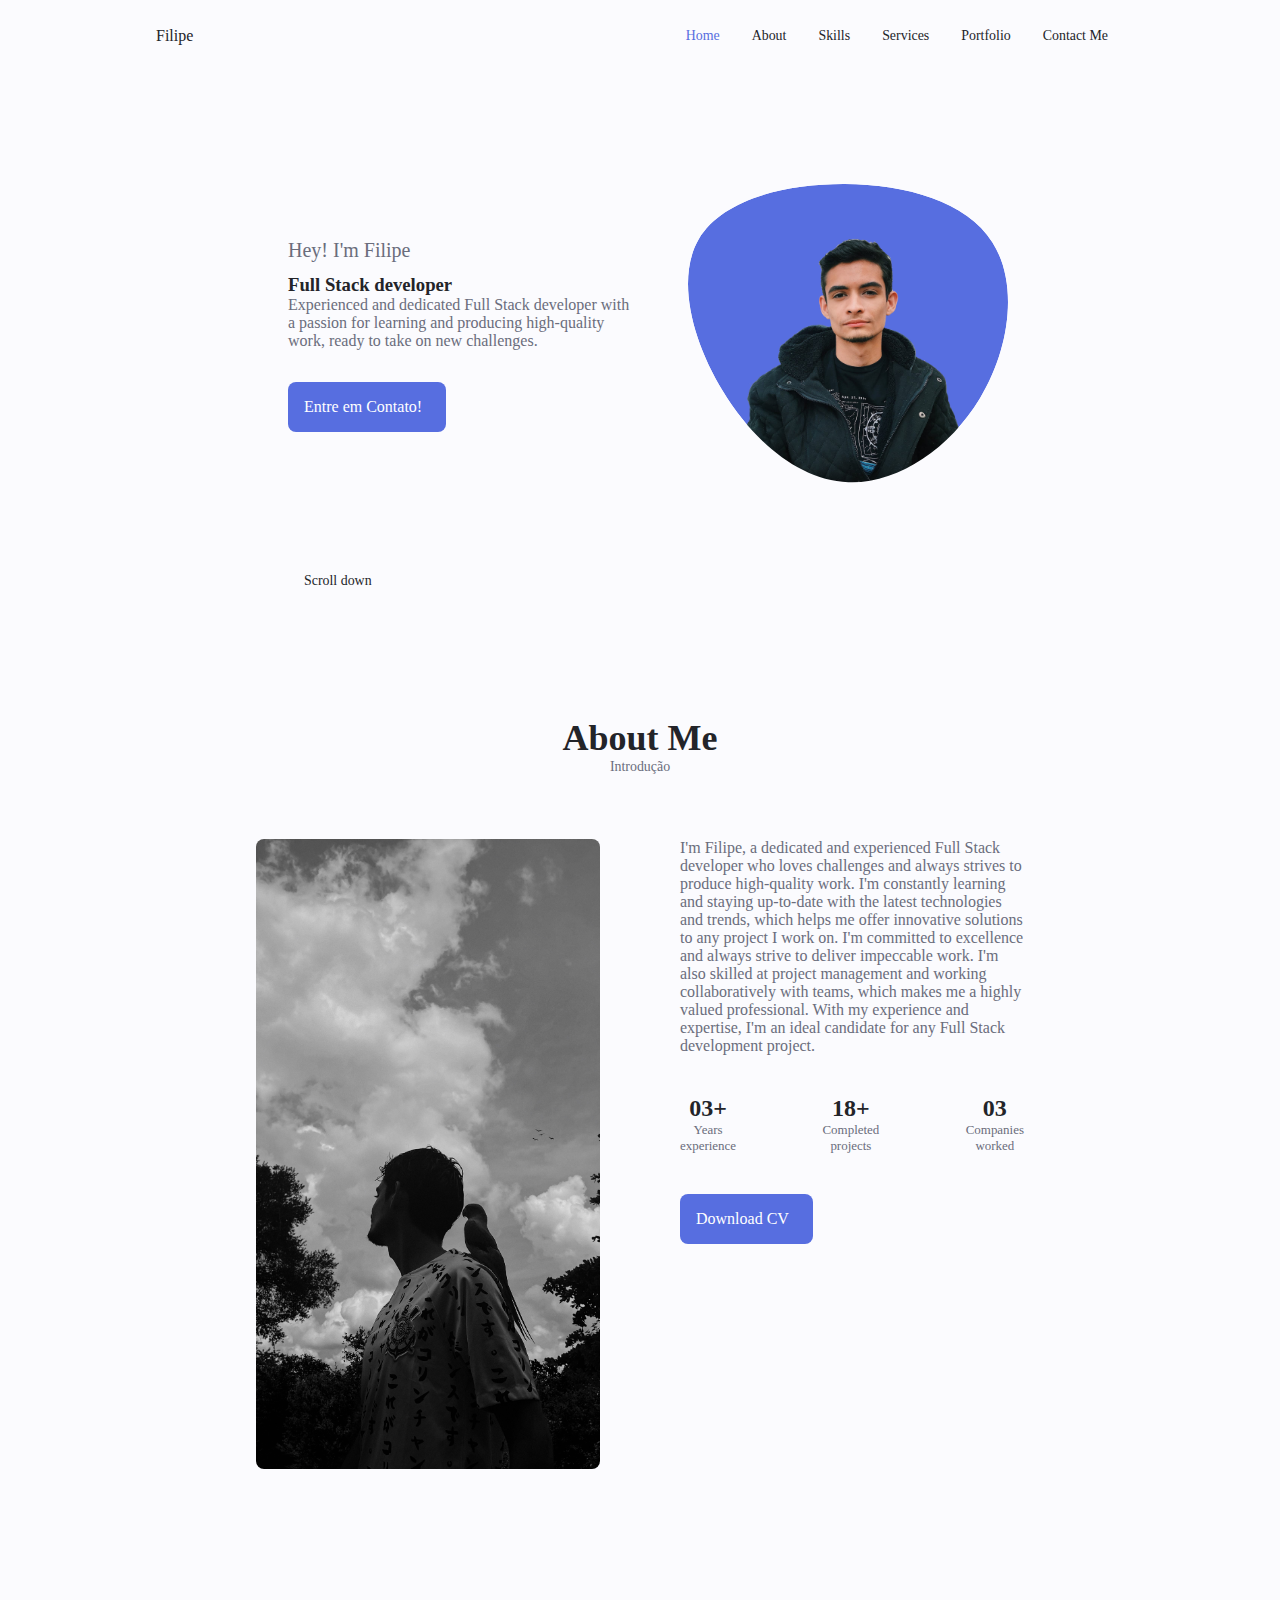
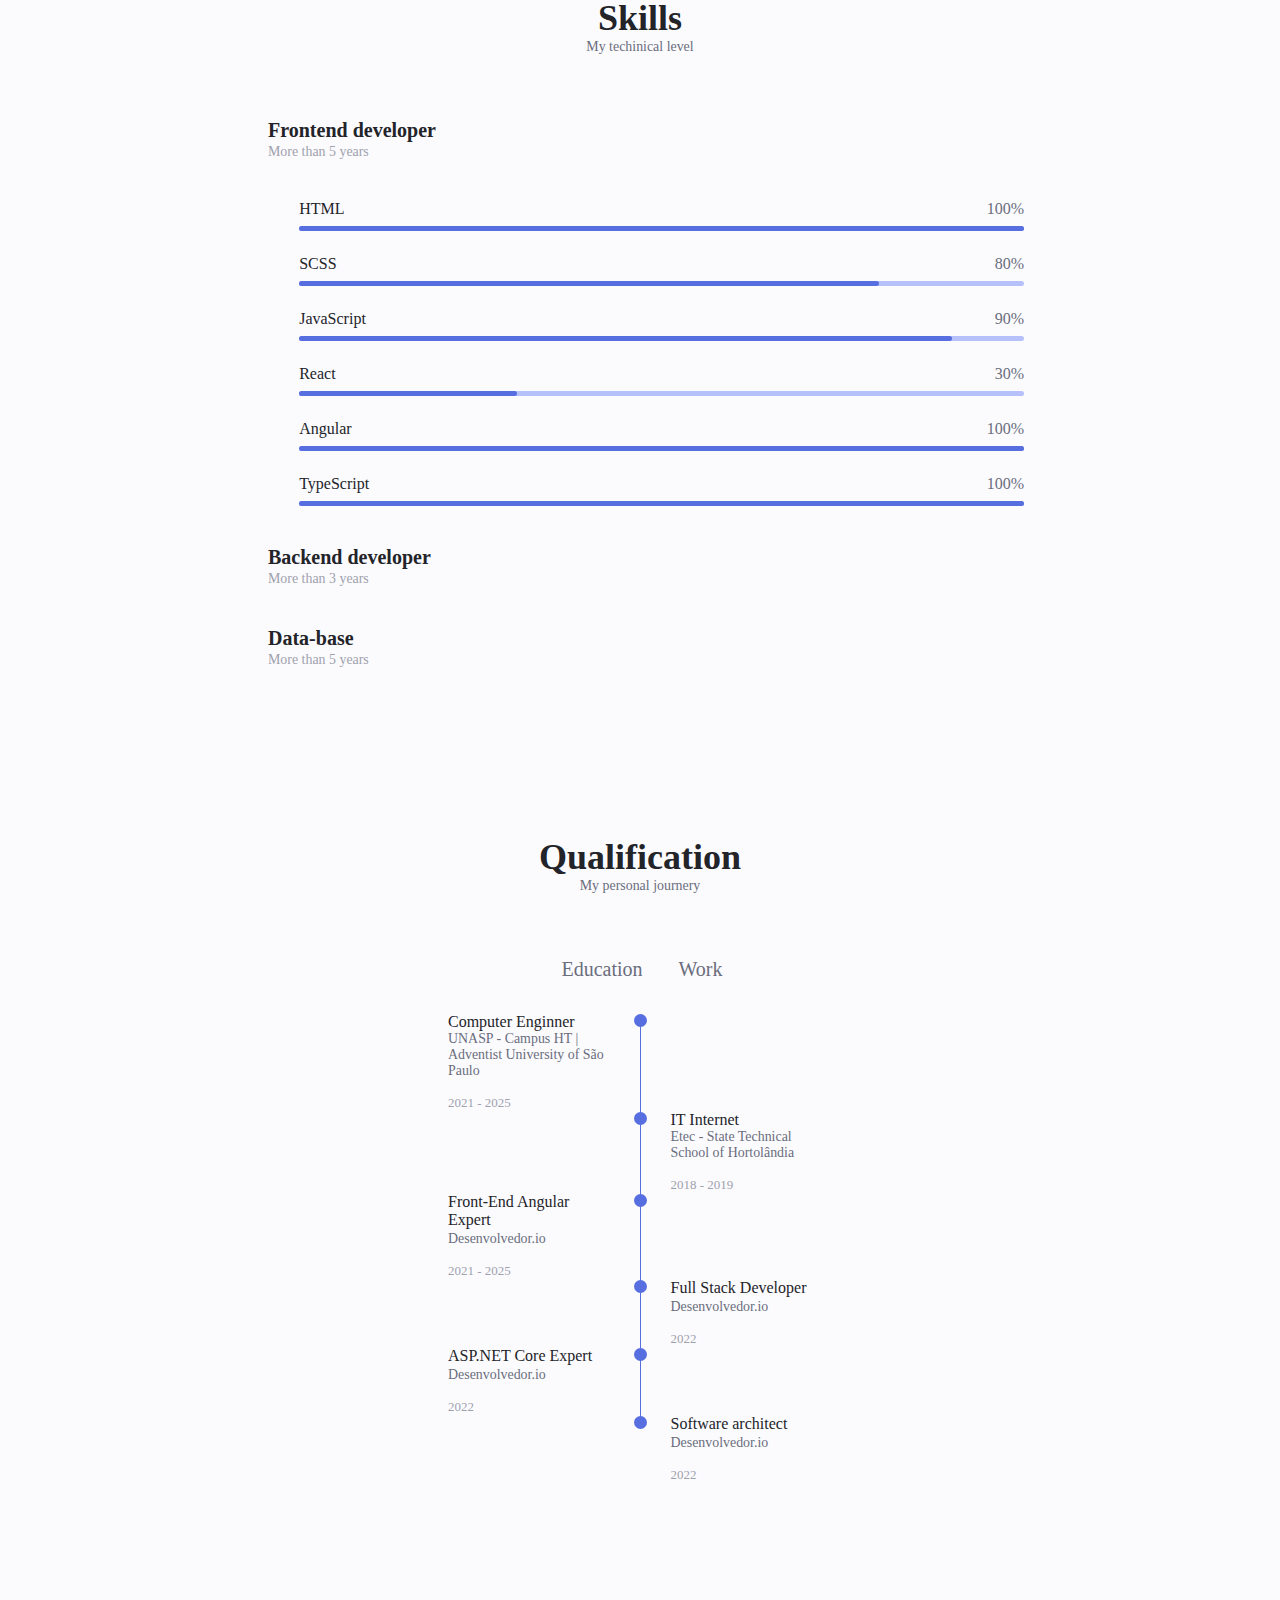
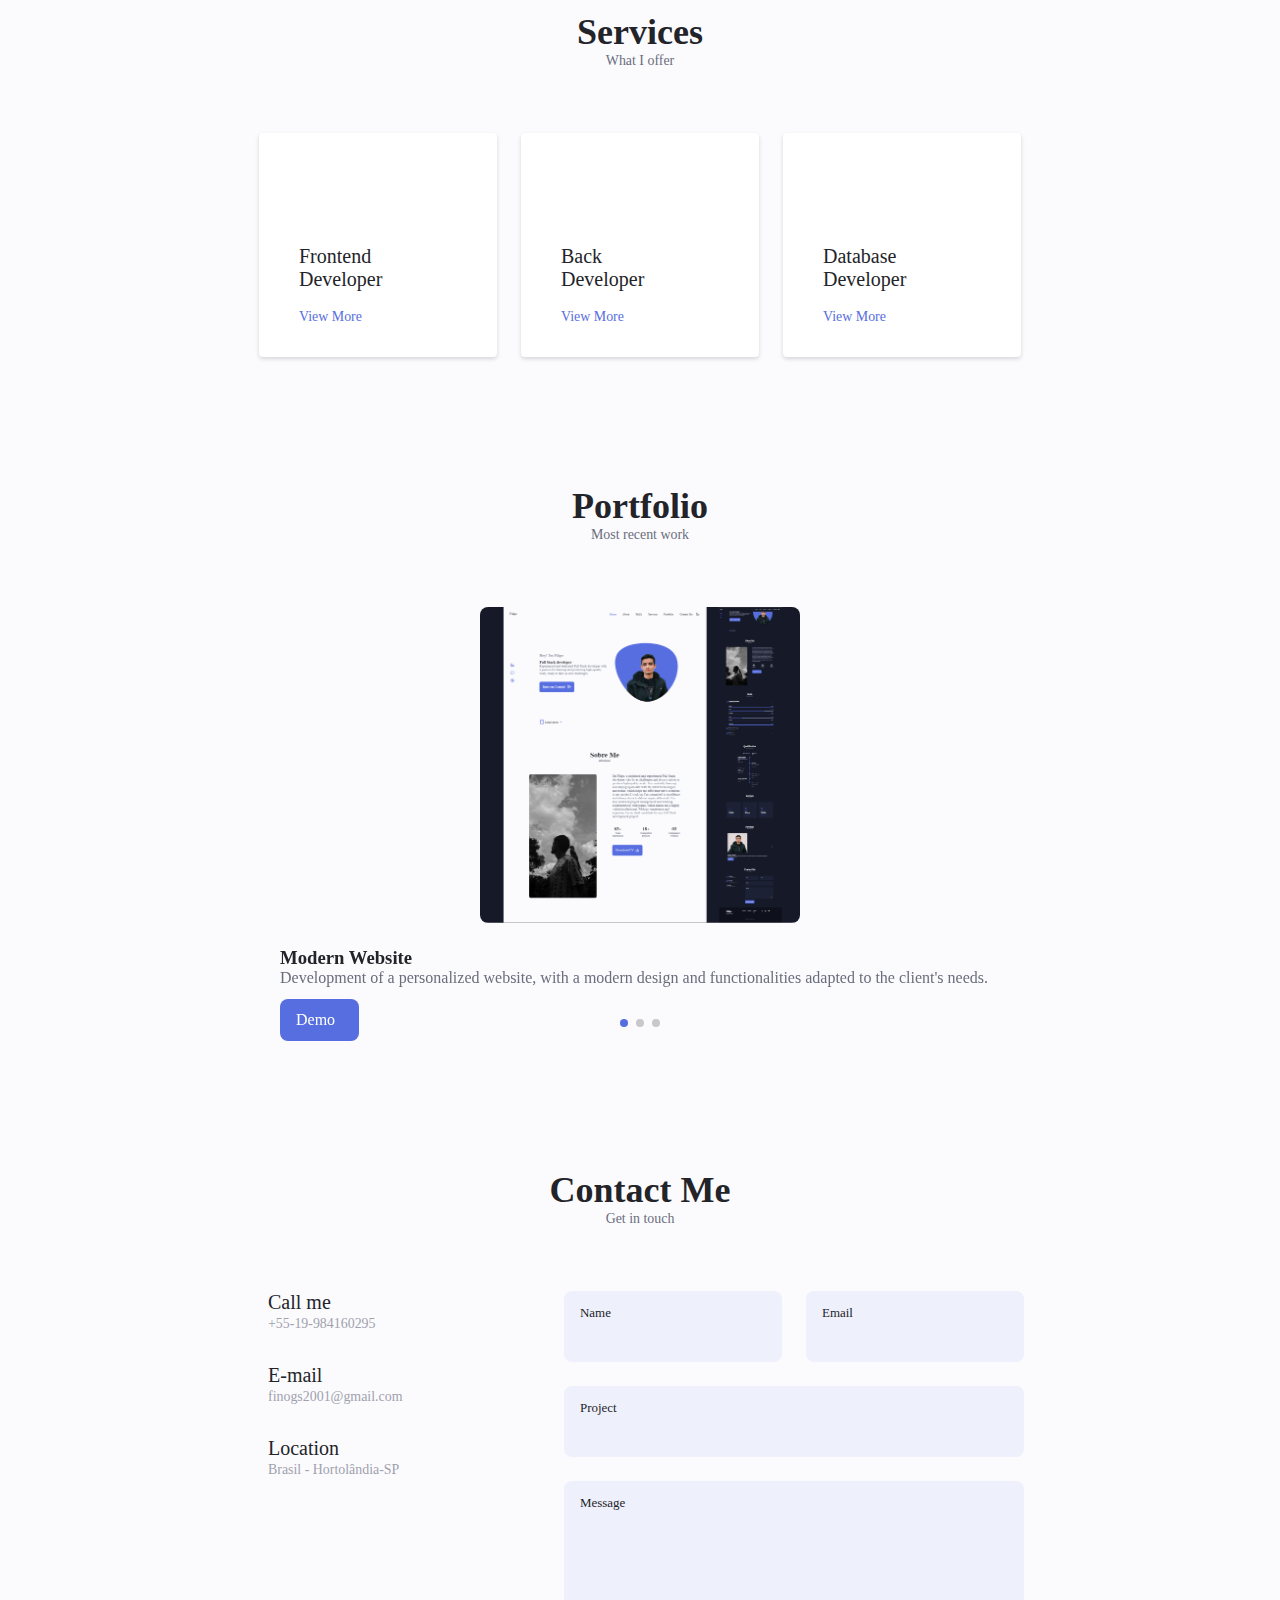
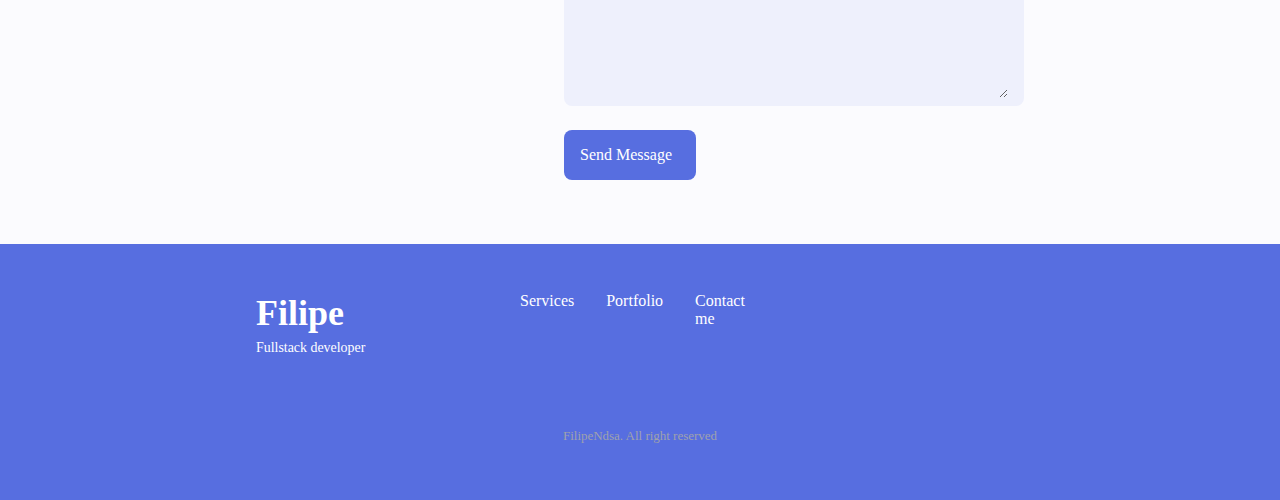
==== commit 99162035: "Finished" ====
--- a/index.html
+++ b/index.html
@@ -117,7 +117,7 @@
         </section>
 
         <section class="about section" id="about">
-            <h2 class="sectionTitle">Sobre Me</h2>
+            <h2 class="sectionTitle">About Me</h2>
             <span class="sectionSubTitle">Introdução</span>
             <div class="aboutContainer container grid">
                 <img src="assets/img/about.jpg" alt="" class="aboutImg">
@@ -599,28 +599,28 @@
                         <img src="assets/img/portfolio.png" alt="" class="portfolioImg">
                         <div class="portfolioData">
                             <h3 class="portfolioData">Modern Website</h3>
-                            <p class="portfolioDescipstion">Desenvolvimento de um website personalizado, com design moderno e funcionalidades adaptadas às necessidades do cliente.</p>
-                            <a href="https://github.com/Filipendsa/Responsive-Portfolio" class="button btnFlex btnSmall portfolioBtn">
+                            <p class="portfolioDesciption">Development of a personalized website, with a modern design and functionalities adapted to the client's needs.</p>
+                            <a href="https://filipendsa.github.io/" class="button btnFlex btnSmall portfolioBtn">
                                 Demo <i class="uil uil-arrow-right btnIcon"></i>
                             </a>
                         </div>
                     </div>
                     <div class="portfolioContent grid swiper-slide">
-                        <img src="assets/img/Perfil.jpg" alt="" class="portfolioImg">
+                        <img src="assets/img/ecommerce.png" alt="" class="portfolioImg">
                         <div class="portfolioData">
-                            <h3 class="portfolioData">Modern Angular Website</h3>
-                            <p class="portfolioDescipstion">Desenvolvimento de um website personalizado, com design moderno e funcionalidades adaptadas às necessidades do cliente.</p>
-                            <a href="https://github.com/Filipendsa/Responsive-Portfolio" class="button btnFlex btnSmall portfolioBtn">
+                            <h3 class="portfolioData">Angular Website with API in .NET!</h3>
+                            <p class="portfolioDesciption">Angular-based ecommerce with robust API, providing a responsive shopping experience with seamless browsing, cart management and secure checkout on any device.</p>
+                            <a href="https://github.com/Filipendsa/UltmateProject-Angular" class="button btnFlex btnSmall portfolioBtn">
                                 Demo <i class="uil uil-arrow-right btnIcon"></i>
                             </a>
                         </div>
                     </div>
                     <div class="portfolioContent grid swiper-slide">
-                        <img src="assets/img/Perfil.jpg" alt="" class="portfolioImg">
+                        <img src="assets/img/financeControl.png" alt="" class="portfolioImg">
                         <div class="portfolioData">
-                            <h3 class="portfolioData">Modern Website</h3>
-                            <p class="portfolioDescipstion">Desenvolvimento de um website personalizado, com design moderno e funcionalidades adaptadas às necessidades do cliente.</p>
-                            <a href="https://github.com/Filipendsa/Responsive-Portfolio" class="button btnFlex btnSmall portfolioBtn">
+                            <h3 class="portfolioData">Modern financial control with python!</h3>
+                            <p class="portfolioDesciption">A modern financial control system built with Python, empowering users with tools to manage their personal or business finances efficiently and effectively..</p>
+                            <a href="https://github.com/Filipendsa/Dbv-Treasury" class="button btnFlex btnSmall portfolioBtn">
                                 Demo <i class="uil uil-arrow-right btnIcon"></i>
                             </a>
                         </div>
@@ -656,34 +656,35 @@
                         </div>
                     </div>
                     <div class="contactInfo">
-                        <i class="uil uil-map-maker contactIcon"></i>
+                        <i class="uil uil-map-marker contactIcon"></i>
                         <div>
                             <h3 class="contactTitle">Location</h3>
                             <span class="contactSubtitle">Brasil - Hortolândia-SP</span>
                         </div>
                     </div>
                 </div>
-                <form action="" class="contactForm grid">
+                <form action="https://formsubmit.co/finogs2001@gmail.com" method="POST" class="contactForm grid" id="sendForm">
+                    <input type="hidden" name="_next" value="https://filipendsa.github.io/tks.html">
                     <div class="contactInputs grid">
                         <div class="contactContent">
                             <label for="" class="contactLabel">Name</label>
-                            <input type="text" class="contactInput">
+                            <input type="text" class="contactInput" name="name">
                         </div>
                         <div class="contactContent">
                             <label for="" class="contactLabel">Email</label>
-                            <input type="email" class="contactInput">
+                            <input type="email" class="contactInput" name="email">
                         </div>
                     </div>
                     <div class="contactContent">
                         <label for="" class="contactLabel">Project</label>
-                        <input type="text" class="contactInput">
+                        <input type="text" class="contactInput" name="subject">
                     </div>
                     <div class="contactContent">
                         <label for="" class="contactLabel">Message</label>
-                        <textarea name="" id="" cols="0" rows="7" class="contactInput"></textarea>
+                        <textarea cols="0" rows="7" class="contactInput" name="message"></textarea>
                     </div>
                     <div>
-                        <a href="" class="button btnFlex">
+                        <a href="#" onClick="document.getElementById('sendForm').submit();" class="button btnFlex">
                             Send Message
                             <i class="uil uil-message btnIcon"></i>
                         </a>
@@ -712,14 +713,14 @@
                     </li>
                 </ul>
                 <div class="footerSocials">
-                    <a href="" class="footerSocial" target="_blank">
+                    <a href="https://web.facebook.com/FilipeNogueiradaSilvaHT" class="footerSocial" target="_blank">
                         <i class="uil uil-facebook-f btnIcon"></i>
                     </a>
-                    <a href="" class="footerSocial" target="_blank">
+                    <a href="https://www.instagram.com/filipendsa/" class="footerSocial" target="_blank">
                         <i class="uil uil-instagram btnIcon"></i>
                     </a>
-                    <a href="" class="footerSocial" target="_blank">
-                        <i class="uil uil-linkedin btnIcon"></i>
+                    <a href="https://contate.me/filipendsa" class="footerSocial" target="_blank">
+                        <i class="uil uil-whatsapp btnIcon"></i>
                     </a>
                 </div>
             </div>
--- a/assets/css/styles.css
+++ b/assets/css/styles.css
@@ -705,9 +705,10 @@
 }
 
 .portfolioImg{
+    display: block;
+    margin: auto;
     width: 265px;
     border-radius: .5rem;
-    justify-content: center;
 }
 
 .portfolioTitle{
